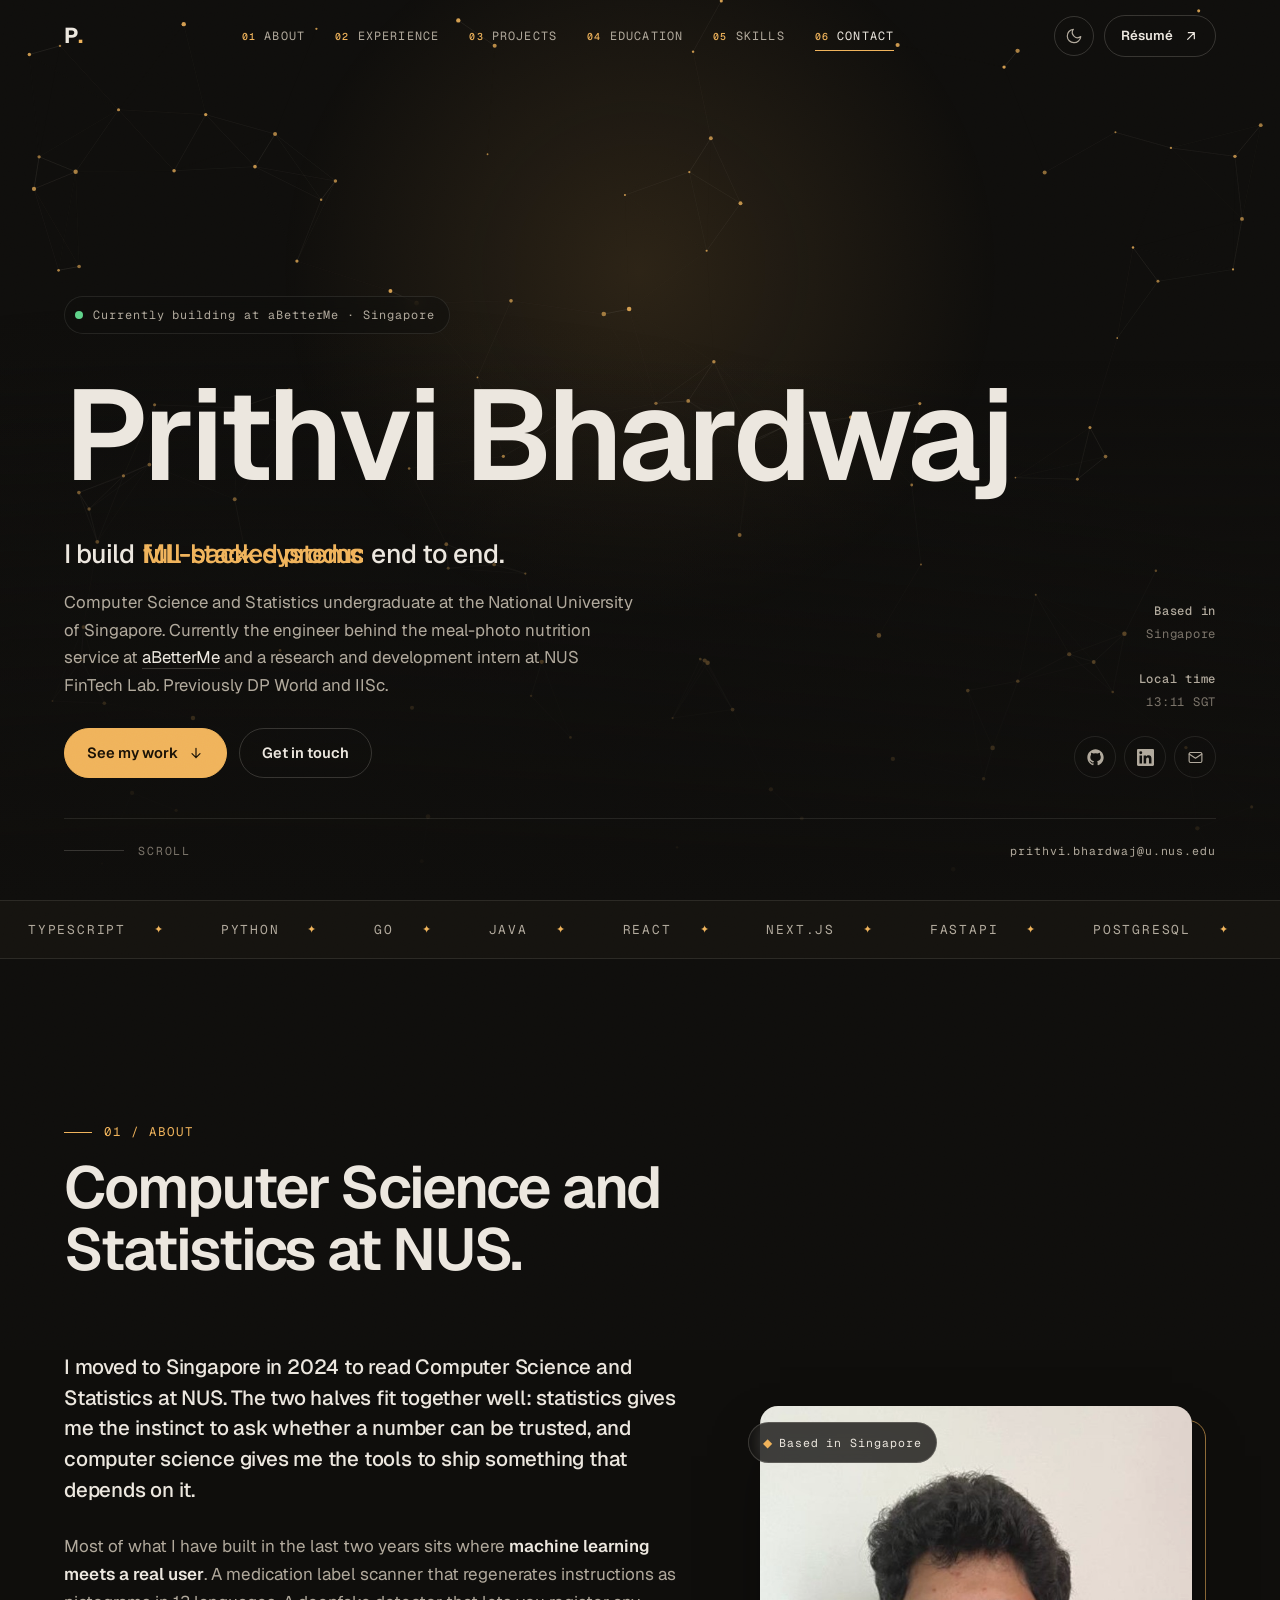
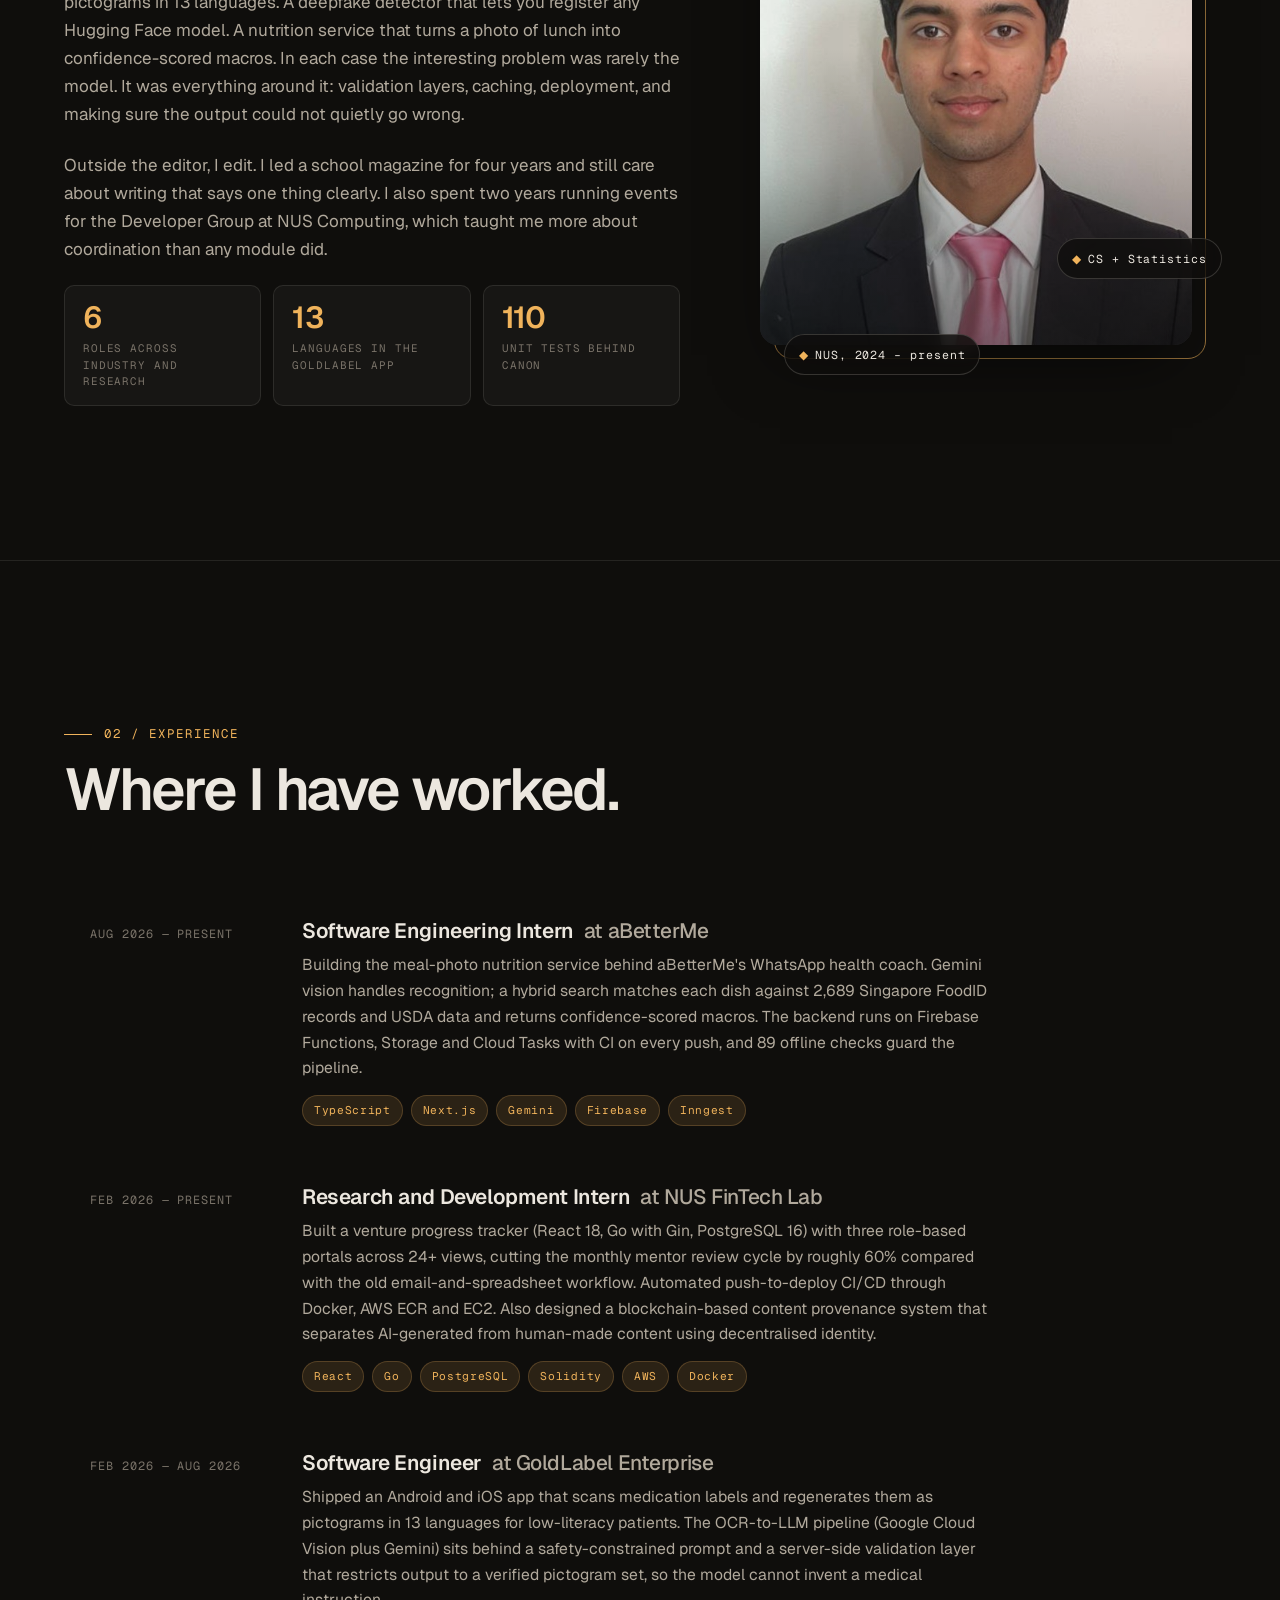
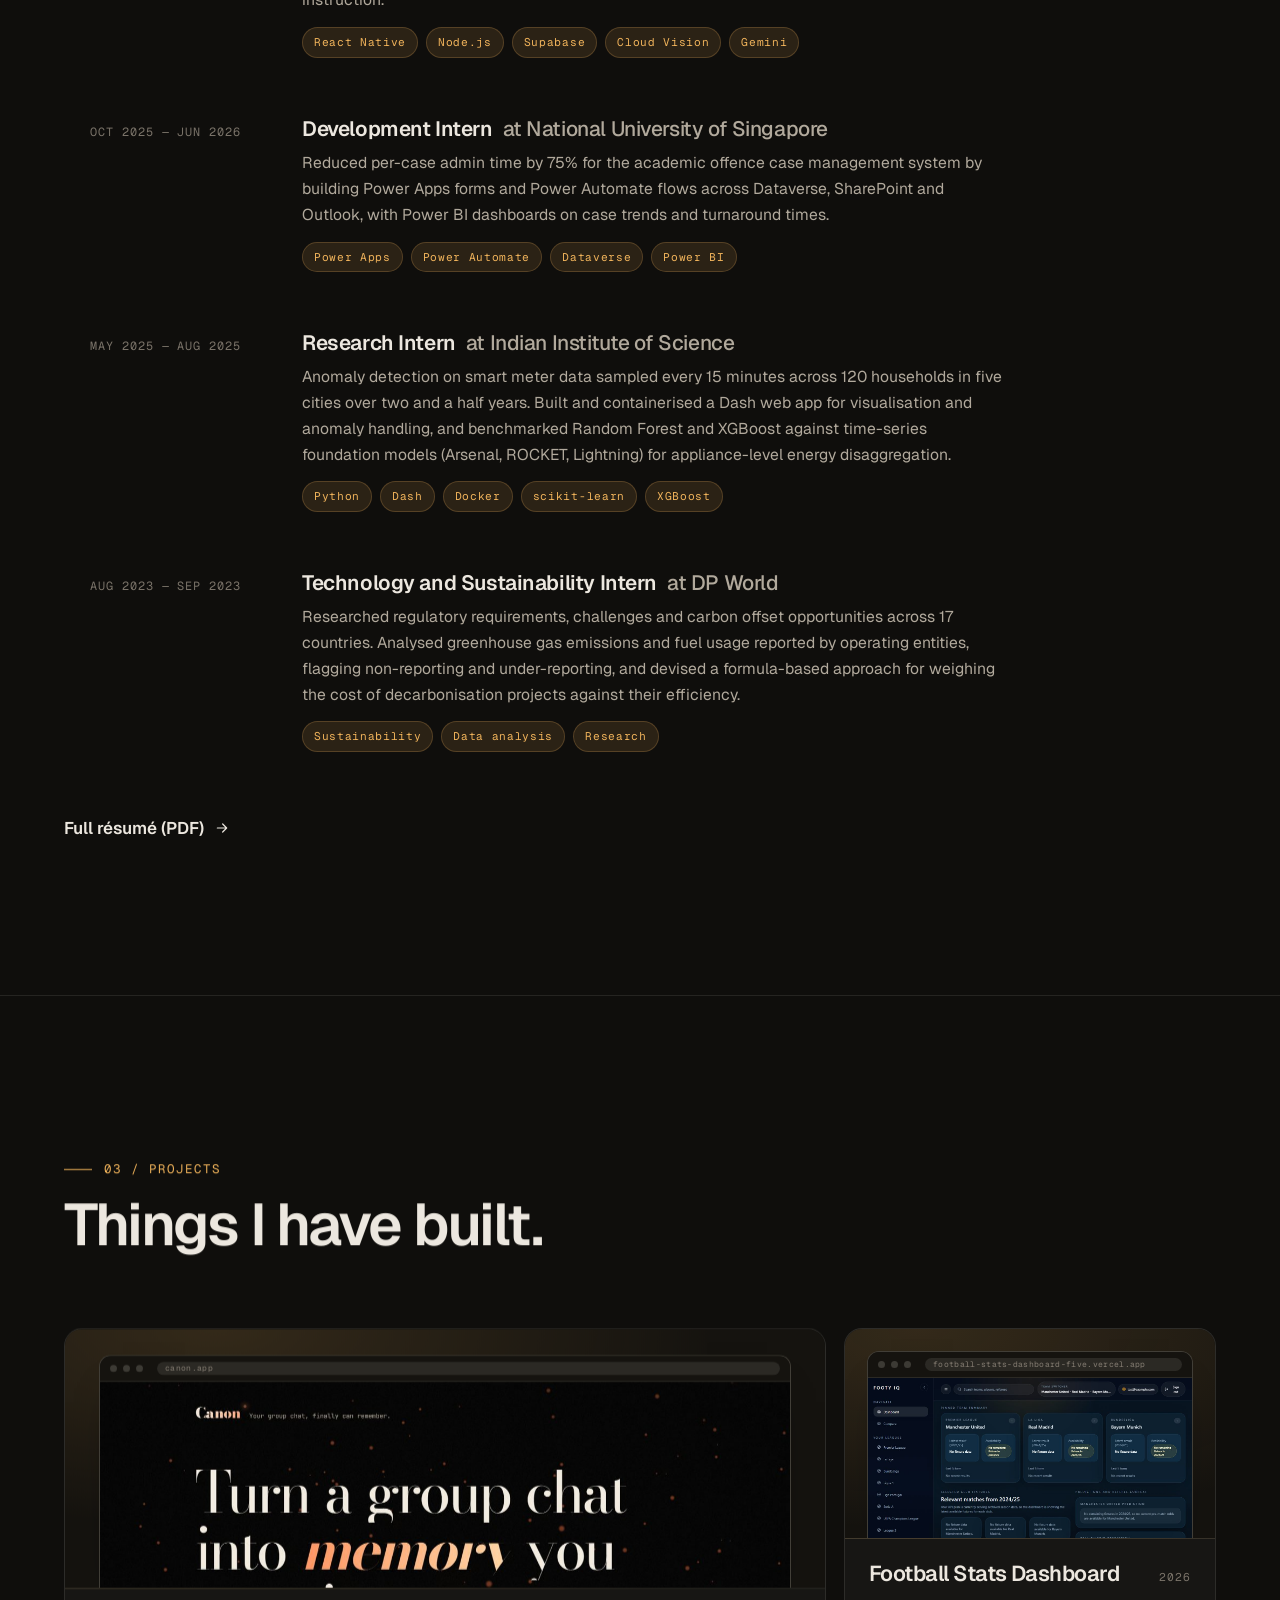
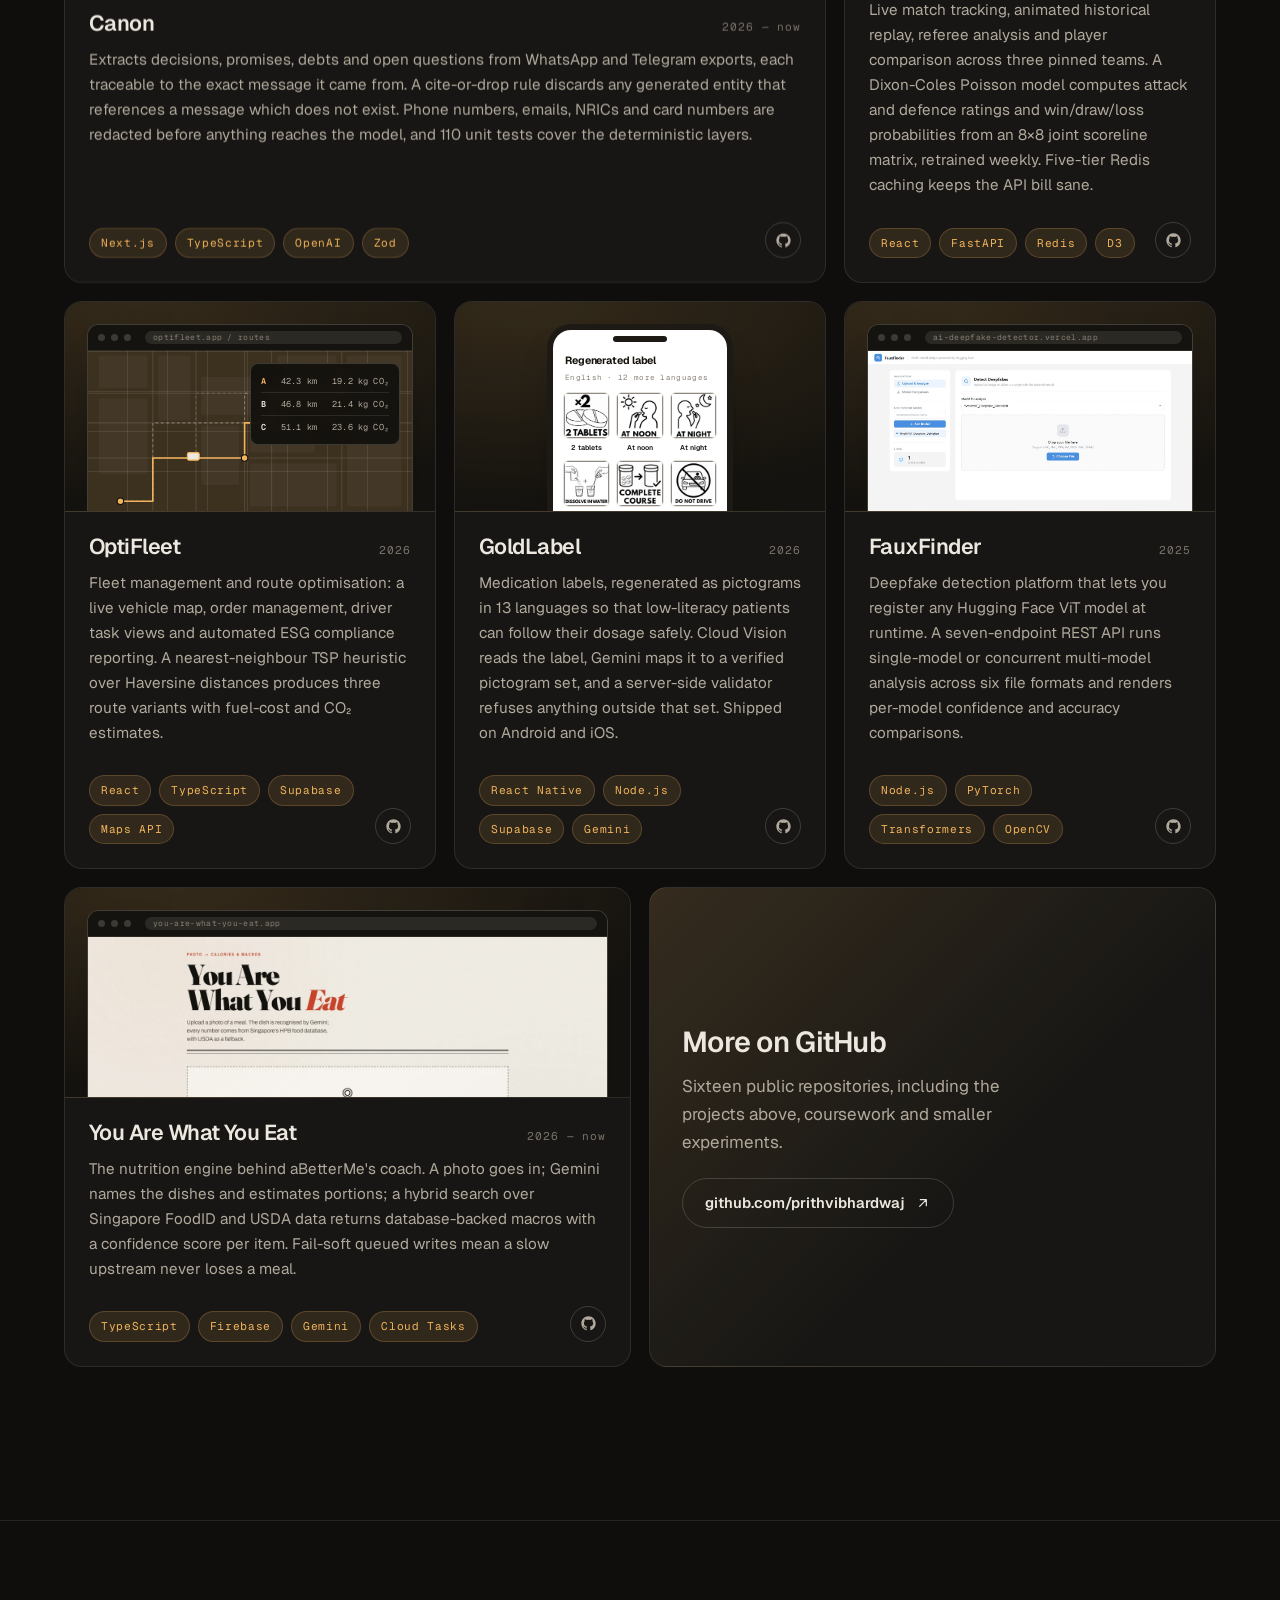
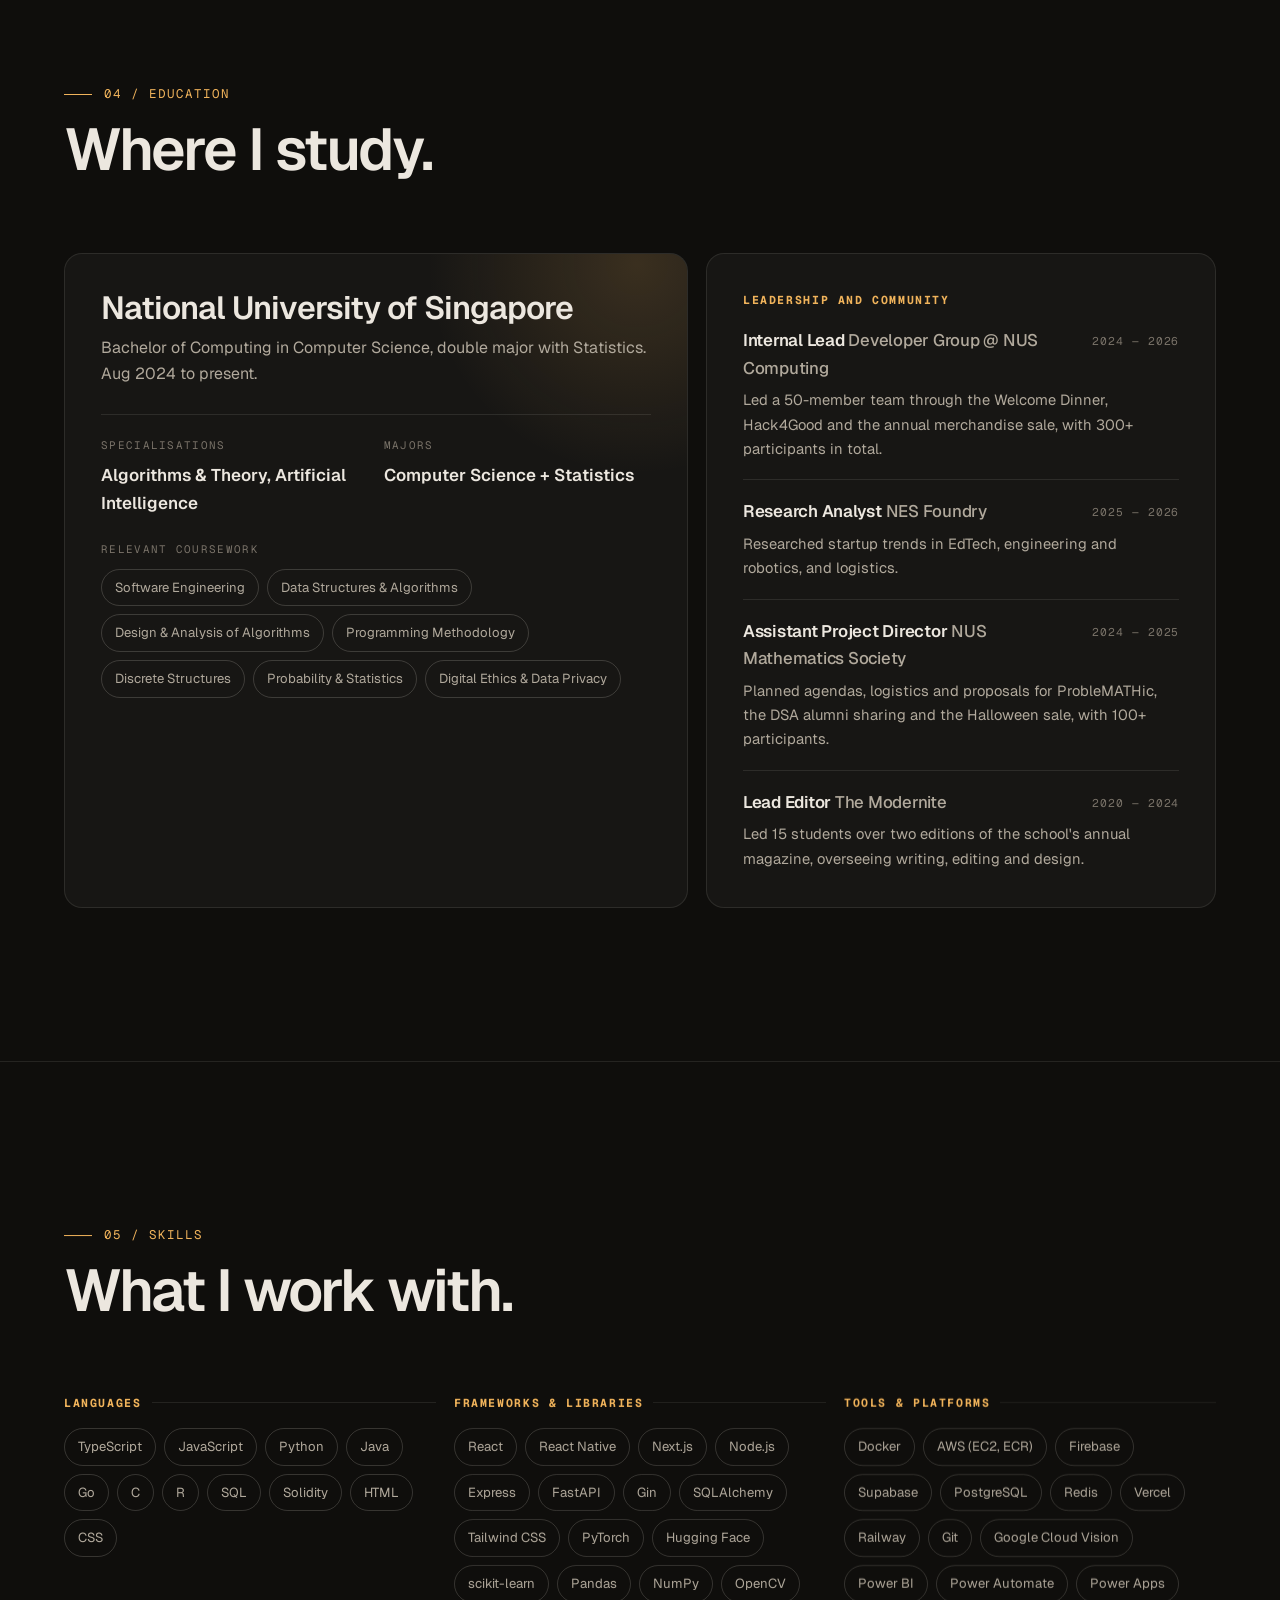
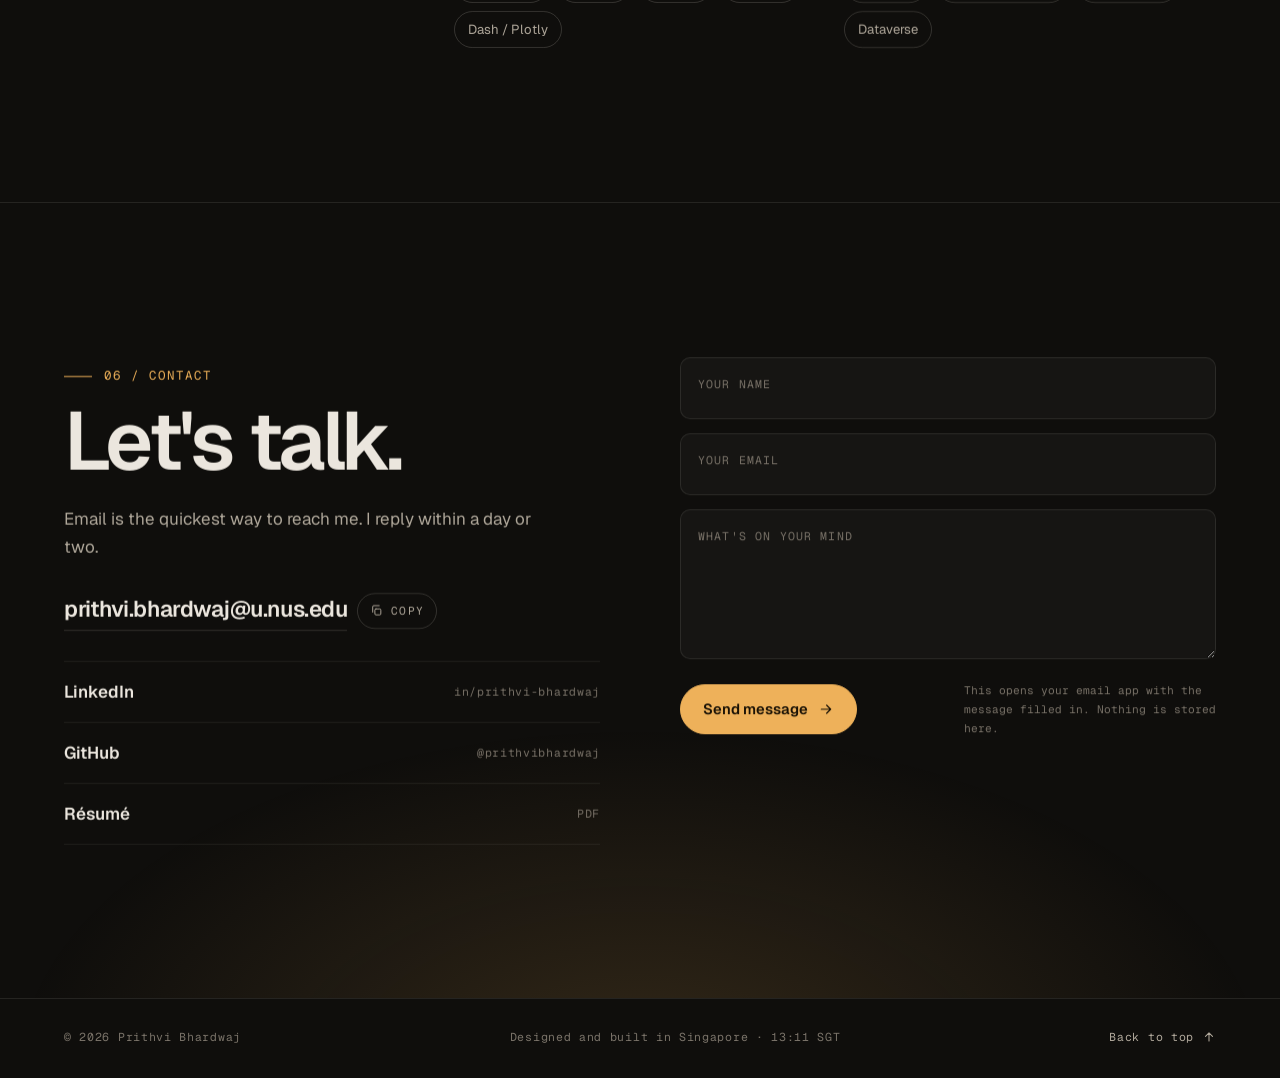
==== index.html @ ce334a20 "feat: personal portfolio site Single-page portfolio with a standalone contact page: hero, about, exp" ====
<!DOCTYPE html>
<html lang="en" class="no-js">
<head>
  <meta charset="utf-8">
  <meta name="viewport" content="width=device-width, initial-scale=1">
  <title>Prithvi Bhardwaj — Software engineer, CS + Statistics at NUS</title>
  <meta name="description" content="Prithvi Bhardwaj is a Computer Science and Statistics undergraduate at the National University of Singapore who builds ML-backed products end to end. Currently at aBetterMe and NUS FinTech Lab; previously GoldLabel, DP World and IISc.">
  <meta name="author" content="Prithvi Bhardwaj">
  <meta name="theme-color" content="#0f0e0c">
  <meta property="og:type" content="website">
  <meta property="og:title" content="Prithvi Bhardwaj — Software engineer">
  <meta property="og:description" content="CS + Statistics at NUS. I build ML-backed products end to end.">
  <meta property="og:image" content="assets/img/prithvi.jpg">
  <meta name="twitter:card" content="summary_large_image">
  <link rel="icon" href="data:image/svg+xml,%3Csvg xmlns='http://www.w3.org/2000/svg' viewBox='0 0 64 64'%3E%3Crect width='64' height='64' rx='14' fill='%230f0e0c'/%3E%3Ctext x='32' y='45' text-anchor='middle' font-family='Georgia,serif' font-style='italic' font-size='40' fill='%23f0b35b'%3EP%3C/text%3E%3C/svg%3E">
  <script>
    try { var t = localStorage.getItem('theme'); if (t) document.documentElement.setAttribute('data-theme', t); } catch (e) {}
    document.documentElement.classList.remove('no-js');
  </script>
  <link rel="preconnect" href="https://fonts.googleapis.com">
  <link rel="preconnect" href="https://fonts.gstatic.com" crossorigin>
  <link href="https://fonts.googleapis.com/css2?family=Geist:wght@400;500;600;700&family=Geist+Mono:wght@400;500&display=swap" rel="stylesheet">
  <link rel="stylesheet" href="assets/css/styles.css">
</head>
<body>
  <a class="skip-link" href="#about">Skip to content</a>

  <div class="grain" aria-hidden="true"></div>
  <div class="spotlight" aria-hidden="true"></div>
  <div class="progress" aria-hidden="true"></div>
  <div class="cursor-dot" aria-hidden="true"></div>
  <div class="cursor-ring" aria-hidden="true"><span>View</span></div>

  <!-- ============ NAV ============ -->
  <header class="nav" id="nav">
    <div class="wrap">
      <a class="logo" href="#top" aria-label="Prithvi Bhardwaj, back to top">P<i>.</i></a>
      <nav class="nav-links" aria-label="Primary">
        <a class="nav-link" href="#about"><b>01</b>About</a>
        <a class="nav-link" href="#experience"><b>02</b>Experience</a>
        <a class="nav-link" href="#projects"><b>03</b>Projects</a>
        <a class="nav-link" href="#education"><b>04</b>Education</a>
        <a class="nav-link" href="#skills"><b>05</b>Skills</a>
        <a class="nav-link" href="#contact"><b>06</b>Contact</a>
      </nav>
      <div class="nav-actions">
        <button class="icon-btn theme-toggle" type="button" aria-label="Toggle light and dark theme">
          <svg class="moon" viewBox="0 0 24 24" fill="none" stroke="currentColor" stroke-width="1.6" stroke-linecap="round" stroke-linejoin="round"><path d="M21 12.79A9 9 0 1 1 11.21 3 7 7 0 0 0 21 12.79z"/></svg>
          <svg class="sun" viewBox="0 0 24 24" fill="none" stroke="currentColor" stroke-width="1.6" stroke-linecap="round" stroke-linejoin="round"><circle cx="12" cy="12" r="4"/><path d="M12 2v2M12 20v2M4.93 4.93l1.41 1.41M17.66 17.66l1.41 1.41M2 12h2M20 12h2M4.93 19.07l1.41-1.41M17.66 6.34l1.41-1.41"/></svg>
        </button>
        <a class="btn btn-sm" href="assets/Prithvi_Bhardwaj_Resume.pdf" target="_blank" rel="noopener" data-magnetic>
          <span class="btn-bg"></span><span>Résumé</span>
          <svg viewBox="0 0 24 24" fill="none" stroke="currentColor" stroke-width="1.8" stroke-linecap="round" stroke-linejoin="round"><path d="M7 17 17 7M8 7h9v9"/></svg>
        </a>
        <button class="icon-btn menu-btn" type="button" aria-label="Open menu" aria-expanded="false" aria-controls="mobile-menu"><span></span><span></span></button>
      </div>
    </div>
  </header>

  <div class="mobile-menu" id="mobile-menu">
    <nav class="mobile-links" aria-label="Mobile">
      <a href="#about"><b>01</b>About</a>
      <a href="#experience"><b>02</b>Experience</a>
      <a href="#projects"><b>03</b>Projects</a>
      <a href="#education"><b>04</b>Education</a>
      <a href="#skills"><b>05</b>Skills</a>
      <a href="#contact"><b>06</b>Contact</a>
    </nav>
    <div class="mobile-foot">
      <a href="https://github.com/prithvibhardwaj" target="_blank" rel="noopener">GitHub</a>
      <a href="https://www.linkedin.com/in/prithvi-bhardwaj" target="_blank" rel="noopener">LinkedIn</a>
      <a href="mailto:prithvi.bhardwaj@u.nus.edu">Email</a>
    </div>
  </div>

  <main id="top">
    <!-- ============ HERO ============ -->
    <section class="hero" aria-label="Introduction">
      <canvas class="hero-canvas" aria-hidden="true"></canvas>
      <div class="hero-fade" aria-hidden="true"></div>
      <div class="wrap">
        <div class="hero-status hero-fade-in">
          <span class="dot" aria-hidden="true"></span>
          Currently building at aBetterMe · Singapore
        </div>

        <h1 class="hero-title" aria-label="Prithvi Bhardwaj">
          <span class="word" aria-hidden="true">Prithvi</span>
          <span class="word" aria-hidden="true">Bhardwaj</span>
        </h1>

        <div class="hero-grid">
          <div>
            <p class="hero-role hero-fade-in">
              <span>I build</span>
              <span class="rotator" aria-live="off">
                <span>ML-backed products</span>
                <span>full-stack systems</span>
                <span>data pipelines</span>
                <span>things that ship</span>
              </span>
              <span>end to end.</span>
            </p>
            <p class="hero-sub hero-fade-in">
              Computer Science and Statistics undergraduate at the National University of Singapore. Currently the engineer behind the meal-photo nutrition service at <a href="https://abetterme.co" target="_blank" rel="noopener">aBetterMe</a> and a research and development intern at NUS FinTech Lab. Previously DP World and IISc.
            </p>
            <div class="hero-ctas hero-fade-in">
              <a class="btn btn-primary" href="#projects" data-magnetic>
                <span class="btn-bg"></span><span>See my work</span>
                <svg viewBox="0 0 24 24" fill="none" stroke="currentColor" stroke-width="1.8" stroke-linecap="round" stroke-linejoin="round"><path d="M12 5v14M6 13l6 6 6-6"/></svg>
              </a>
              <a class="btn" href="#contact" data-magnetic>
                <span class="btn-bg"></span><span>Get in touch</span>
              </a>
            </div>
          </div>

          <div class="hero-meta hero-fade-in">
            <div class="meta-block">
              <strong>Based in</strong>
              Singapore
            </div>
            <div class="meta-block">
              <strong>Local time</strong>
              <span data-clock>--:-- SGT</span>
            </div>
            <div class="socials">
              <a href="https://github.com/prithvibhardwaj" target="_blank" rel="noopener" aria-label="GitHub">
                <svg viewBox="0 0 24 24" fill="currentColor"><path d="M12 .5C5.65.5.5 5.65.5 12c0 5.08 3.29 9.39 7.86 10.91.58.1.79-.25.79-.56v-2.17c-3.2.7-3.87-1.37-3.87-1.37-.52-1.33-1.28-1.68-1.28-1.68-1.05-.72.08-.7.08-.7 1.16.08 1.77 1.19 1.77 1.19 1.03 1.77 2.7 1.26 3.36.96.1-.75.4-1.26.73-1.55-2.55-.29-5.24-1.28-5.24-5.69 0-1.26.45-2.29 1.19-3.09-.12-.29-.52-1.46.11-3.05 0 0 .97-.31 3.18 1.18a11 11 0 0 1 5.79 0c2.2-1.49 3.17-1.18 3.17-1.18.63 1.59.23 2.76.12 3.05.74.8 1.19 1.83 1.19 3.09 0 4.42-2.7 5.39-5.26 5.68.41.36.78 1.06.78 2.14v3.17c0 .31.21.67.8.56C20.21 21.38 23.5 17.08 23.5 12 23.5 5.65 18.35.5 12 .5z"/></svg>
              </a>
              <a href="https://www.linkedin.com/in/prithvi-bhardwaj" target="_blank" rel="noopener" aria-label="LinkedIn">
                <svg viewBox="0 0 24 24" fill="currentColor"><path d="M20.45 20.45h-3.55v-5.57c0-1.33-.03-3.04-1.85-3.04-1.85 0-2.14 1.45-2.14 2.94v5.67H9.36V9h3.41v1.56h.05c.47-.9 1.63-1.85 3.36-1.85 3.6 0 4.26 2.37 4.26 5.45v6.29zM5.34 7.43a2.06 2.06 0 1 1 0-4.12 2.06 2.06 0 0 1 0 4.12zM7.12 20.45H3.56V9h3.56v11.45zM22.22 0H1.77C.79 0 0 .77 0 1.72v20.56C0 23.23.79 24 1.77 24h20.45c.98 0 1.78-.77 1.78-1.72V1.72C24 .77 23.2 0 22.22 0z"/></svg>
              </a>
              <a href="mailto:prithvi.bhardwaj@u.nus.edu" aria-label="Email">
                <svg viewBox="0 0 24 24" fill="none" stroke="currentColor" stroke-width="1.6" stroke-linecap="round" stroke-linejoin="round"><rect x="3" y="5" width="18" height="14" rx="2"/><path d="m3 7 9 6 9-6"/></svg>
              </a>
            </div>
          </div>
        </div>

        <div class="hero-bottom hero-fade-in">
          <a class="scroll-hint" href="#about"><span class="line" aria-hidden="true"></span>Scroll</a>
          <span class="mono"><a href="mailto:prithvi.bhardwaj@u.nus.edu">prithvi.bhardwaj@u.nus.edu</a></span>
        </div>
      </div>
    </section>

    <!-- ============ TICKER ============ -->
    <div class="ticker" aria-hidden="true">
      <div class="ticker-track">
        <span>TypeScript</span><span>Python</span><span>Go</span><span>Java</span><span>React</span><span>Next.js</span><span>FastAPI</span><span>PostgreSQL</span><span>Redis</span><span>Docker</span><span>AWS</span><span>Firebase</span><span>Supabase</span><span>PyTorch</span><span>Gemini</span><span>Solidity</span><span>Power Platform</span>
        <span>TypeScript</span><span>Python</span><span>Go</span><span>Java</span><span>React</span><span>Next.js</span><span>FastAPI</span><span>PostgreSQL</span><span>Redis</span><span>Docker</span><span>AWS</span><span>Firebase</span><span>Supabase</span><span>PyTorch</span><span>Gemini</span><span>Solidity</span><span>Power Platform</span>
      </div>
    </div>

    <!-- ============ ABOUT ============ -->
    <section class="section" id="about">
      <div class="wrap">
        <div class="section-head">
          <div data-reveal>
            <span class="eyebrow">01 / About</span>
            <h2 class="h2">Computer Science and Statistics at NUS.</h2>
          </div>
        </div>

        <div class="about-grid">
          <div class="about-copy" data-reveal-group>
            <p>I moved to Singapore in 2024 to read Computer Science and Statistics at NUS. The two halves fit together well: statistics gives me the instinct to ask whether a number can be trusted, and computer science gives me the tools to ship something that depends on it.</p>
            <p>Most of what I have built in the last two years sits where <strong>machine learning meets a real user</strong>. A medication label scanner that regenerates instructions as pictograms in 13 languages. A deepfake detector that lets you register any Hugging Face model. A nutrition service that turns a photo of lunch into confidence-scored macros. In each case the interesting problem was rarely the model. It was everything around it: validation layers, caching, deployment, and making sure the output could not quietly go wrong.</p>
            <p>Outside the editor, I edit. I led a school magazine for four years and still care about writing that says one thing clearly. I also spent two years running events for the Developer Group at NUS Computing, which taught me more about coordination than any module did.</p>
            <div class="about-facts">
              <div class="fact"><b>6</b><span>roles across industry and research</span></div>
              <div class="fact"><b>13</b><span>languages in the GoldLabel app</span></div>
              <div class="fact"><b>110</b><span>unit tests behind Canon</span></div>
            </div>
          </div>

          <div class="portrait-wrap" data-reveal data-reveal-delay="0.15">
            <div class="portrait-frame" aria-hidden="true"></div>
            <div class="portrait" data-tilt>
              <img src="assets/img/prithvi.jpg" alt="Portrait of Prithvi Bhardwaj" width="800" height="1000" loading="lazy">
            </div>
            <span class="chip-float a"><i>◆</i>Based in Singapore</span>
            <span class="chip-float b"><i>◆</i>CS + Statistics</span>
            <span class="chip-float c"><i>◆</i>NUS, 2024 – present</span>
          </div>
        </div>
      </div>
    </section>

    <!-- ============ EXPERIENCE ============ -->
    <section class="section" id="experience">
      <div class="wrap">
        <div class="section-head">
          <div data-reveal>
            <span class="eyebrow">02 / Experience</span>
            <h2 class="h2">Where I have worked.</h2>
          </div>
        </div>

        <div class="xp-list" data-reveal-group>
          <article class="xp">
            <div class="xp-date">Aug 2026 — Present</div>
            <div>
              <h3 class="xp-title">Software Engineering Intern <span class="co">at aBetterMe</span></h3>
              <p class="xp-body">Building the meal-photo nutrition service behind aBetterMe's WhatsApp health coach. Gemini vision handles recognition; a hybrid search matches each dish against 2,689 Singapore FoodID records and USDA data and returns confidence-scored macros. The backend runs on Firebase Functions, Storage and Cloud Tasks with CI on every push, and 89 offline checks guard the pipeline.</p>
              <ul class="tags"><li class="tag">TypeScript</li><li class="tag">Next.js</li><li class="tag">Gemini</li><li class="tag">Firebase</li><li class="tag">Inngest</li></ul>
            </div>
          </article>

          <article class="xp">
            <div class="xp-date">Feb 2026 — Present</div>
            <div>
              <h3 class="xp-title">Research and Development Intern <span class="co">at NUS FinTech Lab</span></h3>
              <p class="xp-body">Built a venture progress tracker (React 18, Go with Gin, PostgreSQL 16) with three role-based portals across 24+ views, cutting the monthly mentor review cycle by roughly 60% compared with the old email-and-spreadsheet workflow. Automated push-to-deploy CI/CD through Docker, AWS ECR and EC2. Also designed a blockchain-based content provenance system that separates AI-generated from human-made content using decentralised identity.</p>
              <ul class="tags"><li class="tag">React</li><li class="tag">Go</li><li class="tag">PostgreSQL</li><li class="tag">Solidity</li><li class="tag">AWS</li><li class="tag">Docker</li></ul>
            </div>
          </article>

          <article class="xp">
            <div class="xp-date">Feb 2026 — Aug 2026</div>
            <div>
              <h3 class="xp-title">Software Engineer <span class="co">at GoldLabel Enterprise</span></h3>
              <p class="xp-body">Shipped an Android and iOS app that scans medication labels and regenerates them as pictograms in 13 languages for low-literacy patients. The OCR-to-LLM pipeline (Google Cloud Vision plus Gemini) sits behind a safety-constrained prompt and a server-side validation layer that restricts output to a verified pictogram set, so the model cannot invent a medical instruction.</p>
              <ul class="tags"><li class="tag">React Native</li><li class="tag">Node.js</li><li class="tag">Supabase</li><li class="tag">Cloud Vision</li><li class="tag">Gemini</li></ul>
            </div>
          </article>

          <article class="xp">
            <div class="xp-date">Oct 2025 — Jun 2026</div>
            <div>
              <h3 class="xp-title">Development Intern <span class="co">at National University of Singapore</span></h3>
              <p class="xp-body">Reduced per-case admin time by 75% for the academic offence case management system by building Power Apps forms and Power Automate flows across Dataverse, SharePoint and Outlook, with Power BI dashboards on case trends and turnaround times.</p>
              <ul class="tags"><li class="tag">Power Apps</li><li class="tag">Power Automate</li><li class="tag">Dataverse</li><li class="tag">Power BI</li></ul>
            </div>
          </article>

          <article class="xp">
            <div class="xp-date">May 2025 — Aug 2025</div>
            <div>
              <h3 class="xp-title">Research Intern <span class="co">at Indian Institute of Science</span></h3>
              <p class="xp-body">Anomaly detection on smart meter data sampled every 15 minutes across 120 households in five cities over two and a half years. Built and containerised a Dash web app for visualisation and anomaly handling, and benchmarked Random Forest and XGBoost against time-series foundation models (Arsenal, ROCKET, Lightning) for appliance-level energy disaggregation.</p>
              <ul class="tags"><li class="tag">Python</li><li class="tag">Dash</li><li class="tag">Docker</li><li class="tag">scikit-learn</li><li class="tag">XGBoost</li></ul>
            </div>
          </article>

          <article class="xp">
            <div class="xp-date">Aug 2023 — Sep 2023</div>
            <div>
              <h3 class="xp-title">Technology and Sustainability Intern <span class="co">at DP World</span></h3>
              <p class="xp-body">Researched regulatory requirements, challenges and carbon offset opportunities across 17 countries. Analysed greenhouse gas emissions and fuel usage reported by operating entities, flagging non-reporting and under-reporting, and devised a formula-based approach for weighing the cost of decarbonisation projects against their efficiency.</p>
              <ul class="tags"><li class="tag">Sustainability</li><li class="tag">Data analysis</li><li class="tag">Research</li></ul>
            </div>
          </article>
        </div>

        <a class="xp-more" href="assets/Prithvi_Bhardwaj_Resume.pdf" target="_blank" rel="noopener" data-reveal>
          Full résumé (PDF)
          <svg viewBox="0 0 24 24" fill="none" stroke="currentColor" stroke-width="1.8" stroke-linecap="round" stroke-linejoin="round"><path d="M5 12h14M13 6l6 6-6 6"/></svg>
        </a>
      </div>
    </section>

    <!-- ============ PROJECTS ============ -->
    <section class="section" id="projects">
      <div class="wrap">
        <div class="section-head">
          <div data-reveal>
            <span class="eyebrow">03 / Projects</span>
            <h2 class="h2">Things I have built.</h2>
          </div>
        </div>

        <div class="proj-grid" data-reveal-group>
          <!-- Canon -->
          <article class="proj wide" data-tilt>
            <a class="proj-cover-link" href="https://github.com/prithvibhardwaj/Canon" target="_blank" rel="noopener" aria-label="Canon on GitHub" data-cursor="View"></a>
            <div class="proj-visual" aria-hidden="true">
              <div class="shot">
                <div class="shot-bar"><i></i><i></i><i></i><span>canon.app</span></div>
                <img src="assets/img/projects/canon.jpg" alt="" loading="lazy" width="1280" height="800">
              </div>
            </div>
            <div class="proj-body">
              <div class="proj-top"><h3 class="proj-title">Canon</h3><span class="proj-year">2026 — now</span></div>
              <p class="proj-desc">Extracts decisions, promises, debts and open questions from WhatsApp and Telegram exports, each traceable to the exact message it came from. A cite-or-drop rule discards any generated entity that references a message which does not exist. Phone numbers, emails, NRICs and card numbers are redacted before anything reaches the model, and 110 unit tests cover the deterministic layers.</p>
              <div class="proj-foot">
                <ul class="tags"><li class="tag">Next.js</li><li class="tag">TypeScript</li><li class="tag">OpenAI</li><li class="tag">Zod</li></ul>
                <div class="proj-links"><a href="https://github.com/prithvibhardwaj/Canon" target="_blank" rel="noopener" aria-label="Canon repository"><svg viewBox="0 0 24 24" fill="currentColor"><path d="M12 .5C5.65.5.5 5.65.5 12c0 5.08 3.29 9.39 7.86 10.91.58.1.79-.25.79-.56v-2.17c-3.2.7-3.87-1.37-3.87-1.37-.52-1.33-1.28-1.68-1.28-1.68-1.05-.72.08-.7.08-.7 1.16.08 1.77 1.19 1.77 1.19 1.03 1.77 2.7 1.26 3.36.96.1-.75.4-1.26.73-1.55-2.55-.29-5.24-1.28-5.24-5.69 0-1.26.45-2.29 1.19-3.09-.12-.29-.52-1.46.11-3.05 0 0 .97-.31 3.18 1.18a11 11 0 0 1 5.79 0c2.2-1.49 3.17-1.18 3.17-1.18.63 1.59.23 2.76.12 3.05.74.8 1.19 1.83 1.19 3.09 0 4.42-2.7 5.39-5.26 5.68.41.36.78 1.06.78 2.14v3.17c0 .31.21.67.8.56C20.21 21.38 23.5 17.08 23.5 12 23.5 5.65 18.35.5 12 .5z"/></svg></a></div>
              </div>
            </div>
          </article>

          <!-- Football -->
          <article class="proj" data-tilt>
            <a class="proj-cover-link" href="https://github.com/prithvibhardwaj/Football-Stats-Dashboard" target="_blank" rel="noopener" aria-label="Football Statistics Dashboard on GitHub" data-cursor="View"></a>
            <div class="proj-visual" aria-hidden="true">
              <div class="shot">
                <div class="shot-bar"><i></i><i></i><i></i><span>football-stats-dashboard-five.vercel.app</span></div>
                <img src="assets/img/projects/football.jpg" alt="" loading="lazy" width="1280" height="800">
              </div>
            </div>
            <div class="proj-body">
              <div class="proj-top"><h3 class="proj-title">Football Stats Dashboard</h3><span class="proj-year">2026</span></div>
              <p class="proj-desc">Live match tracking, animated historical replay, referee analysis and player comparison across three pinned teams. A Dixon-Coles Poisson model computes attack and defence ratings and win/draw/loss probabilities from an 8×8 joint scoreline matrix, retrained weekly. Five-tier Redis caching keeps the API bill sane.</p>
              <div class="proj-foot">
                <ul class="tags"><li class="tag">React</li><li class="tag">FastAPI</li><li class="tag">Redis</li><li class="tag">D3</li></ul>
                <div class="proj-links"><a href="https://github.com/prithvibhardwaj/Football-Stats-Dashboard" target="_blank" rel="noopener" aria-label="Football Stats Dashboard repository"><svg viewBox="0 0 24 24" fill="currentColor"><path d="M12 .5C5.65.5.5 5.65.5 12c0 5.08 3.29 9.39 7.86 10.91.58.1.79-.25.79-.56v-2.17c-3.2.7-3.87-1.37-3.87-1.37-.52-1.33-1.28-1.68-1.28-1.68-1.05-.72.08-.7.08-.7 1.16.08 1.77 1.19 1.77 1.19 1.03 1.77 2.7 1.26 3.36.96.1-.75.4-1.26.73-1.55-2.55-.29-5.24-1.28-5.24-5.69 0-1.26.45-2.29 1.19-3.09-.12-.29-.52-1.46.11-3.05 0 0 .97-.31 3.18 1.18a11 11 0 0 1 5.79 0c2.2-1.49 3.17-1.18 3.17-1.18.63 1.59.23 2.76.12 3.05.74.8 1.19 1.83 1.19 3.09 0 4.42-2.7 5.39-5.26 5.68.41.36.78 1.06.78 2.14v3.17c0 .31.21.67.8.56C20.21 21.38 23.5 17.08 23.5 12 23.5 5.65 18.35.5 12 .5z"/></svg></a></div>
              </div>
            </div>
          </article>

          <!-- OptiFleet -->
          <article class="proj" data-tilt>
            <a class="proj-cover-link" href="https://github.com/prithvibhardwaj/OptiFleet" target="_blank" rel="noopener" aria-label="OptiFleet on GitHub" data-cursor="View"></a>
            <div class="proj-visual" aria-hidden="true">
              <div class="shot">
                <div class="shot-bar"><i></i><i></i><i></i><span>optifleet.app / routes</span></div>
                <div class="map-mock">
                  <svg viewBox="0 0 600 320" preserveAspectRatio="xMidYMid slice">
                    <g class="blk"><rect x="20" y="20" width="90" height="60" rx="4"/><rect x="130" y="20" width="60" height="120" rx="4"/><rect x="20" y="100" width="90" height="140" rx="4"/><rect x="210" y="60" width="120" height="70" rx="4"/><rect x="210" y="150" width="70" height="110" rx="4"/><rect x="300" y="150" width="120" height="50" rx="4"/><rect x="350" y="20" width="110" height="110" rx="4"/><rect x="300" y="220" width="160" height="80" rx="4"/><rect x="480" y="20" width="100" height="280" rx="4"/></g>
                    <g class="road" fill="none"><path d="M0 90H600M0 145H600M0 210H600M120 0V320M200 0V320M290 0V320M340 0V320M470 0V320"/></g>
                    <path class="rC" d="M60 290 L120 290 L120 210 L200 210 L200 90 L340 90 L340 145 L470 145 L470 60"/>
                    <path class="rB" d="M60 290 L120 290 L120 145 L290 145 L290 90 L340 90 L340 145 L470 145 L470 60"/>
                    <path class="rA" d="M60 290 L120 290 L120 210 L290 210 L290 145 L340 145 L340 90 L470 90 L470 60"/>
                    <g class="pin"><circle cx="60" cy="290" r="6"/><circle cx="290" cy="210" r="6"/><circle cx="340" cy="90" r="6"/><circle cx="470" cy="60" r="6"/></g>
                    <rect class="truck" x="184" y="200" width="22" height="14" rx="3"/>
                  </svg>
                  <div class="map-panel">
                    <div><b class="on">A</b><span>42.3 km</span><span>19.2 kg CO₂</span></div>
                    <div><b>B</b><span>46.8 km</span><span>21.4 kg CO₂</span></div>
                    <div><b>C</b><span>51.1 km</span><span>23.6 kg CO₂</span></div>
                  </div>
                </div>
              </div>
            </div>
            <div class="proj-body">
              <div class="proj-top"><h3 class="proj-title">OptiFleet</h3><span class="proj-year">2026</span></div>
              <p class="proj-desc">Fleet management and route optimisation: a live vehicle map, order management, driver task views and automated ESG compliance reporting. A nearest-neighbour TSP heuristic over Haversine distances produces three route variants with fuel-cost and CO₂ estimates.</p>
              <div class="proj-foot">
                <ul class="tags"><li class="tag">React</li><li class="tag">TypeScript</li><li class="tag">Supabase</li><li class="tag">Maps API</li></ul>
                <div class="proj-links"><a href="https://github.com/prithvibhardwaj/OptiFleet" target="_blank" rel="noopener" aria-label="OptiFleet repository"><svg viewBox="0 0 24 24" fill="currentColor"><path d="M12 .5C5.65.5.5 5.65.5 12c0 5.08 3.29 9.39 7.86 10.91.58.1.79-.25.79-.56v-2.17c-3.2.7-3.87-1.37-3.87-1.37-.52-1.33-1.28-1.68-1.28-1.68-1.05-.72.08-.7.08-.7 1.16.08 1.77 1.19 1.77 1.19 1.03 1.77 2.7 1.26 3.36.96.1-.75.4-1.26.73-1.55-2.55-.29-5.24-1.28-5.24-5.69 0-1.26.45-2.29 1.19-3.09-.12-.29-.52-1.46.11-3.05 0 0 .97-.31 3.18 1.18a11 11 0 0 1 5.79 0c2.2-1.49 3.17-1.18 3.17-1.18.63 1.59.23 2.76.12 3.05.74.8 1.19 1.83 1.19 3.09 0 4.42-2.7 5.39-5.26 5.68.41.36.78 1.06.78 2.14v3.17c0 .31.21.67.8.56C20.21 21.38 23.5 17.08 23.5 12 23.5 5.65 18.35.5 12 .5z"/></svg></a></div>
              </div>
            </div>
          </article>

          <!-- GoldLabel -->
          <article class="proj" data-tilt>
            <a class="proj-cover-link" href="https://github.com/prithvibhardwaj/GoldLabel" target="_blank" rel="noopener" aria-label="GoldLabel on GitHub" data-cursor="View"></a>
            <div class="proj-visual" aria-hidden="true">
              <div class="phone">
                <div class="phone-top"><i></i></div>
                <div class="phone-head"><b>Regenerated label</b><span>English · 12 more languages</span></div>
                <div class="picto-grid">
                  <figure><img src="assets/img/pictograms/two-tablets.png" alt="" loading="lazy"><figcaption>2 tablets</figcaption></figure>
                  <figure><img src="assets/img/pictograms/at-noon.png" alt="" loading="lazy"><figcaption>At noon</figcaption></figure>
                  <figure><img src="assets/img/pictograms/at-night.png" alt="" loading="lazy"><figcaption>At night</figcaption></figure>
                  <figure><img src="assets/img/pictograms/dissolve-in-water.png" alt="" loading="lazy"><figcaption>Dissolve in water</figcaption></figure>
                  <figure><img src="assets/img/pictograms/complete-course.png" alt="" loading="lazy"><figcaption>Complete course</figcaption></figure>
                  <figure><img src="assets/img/pictograms/do-not-drive.png" alt="" loading="lazy"><figcaption>Do not drive</figcaption></figure>
                </div>
              </div>
            </div>
            <div class="proj-body">
              <div class="proj-top"><h3 class="proj-title">GoldLabel</h3><span class="proj-year">2026</span></div>
              <p class="proj-desc">Medication labels, regenerated as pictograms in 13 languages so that low-literacy patients can follow their dosage safely. Cloud Vision reads the label, Gemini maps it to a verified pictogram set, and a server-side validator refuses anything outside that set. Shipped on Android and iOS.</p>
              <div class="proj-foot">
                <ul class="tags"><li class="tag">React Native</li><li class="tag">Node.js</li><li class="tag">Supabase</li><li class="tag">Gemini</li></ul>
                <div class="proj-links"><a href="https://github.com/prithvibhardwaj/GoldLabel" target="_blank" rel="noopener" aria-label="GoldLabel repository"><svg viewBox="0 0 24 24" fill="currentColor"><path d="M12 .5C5.65.5.5 5.65.5 12c0 5.08 3.29 9.39 7.86 10.91.58.1.79-.25.79-.56v-2.17c-3.2.7-3.87-1.37-3.87-1.37-.52-1.33-1.28-1.68-1.28-1.68-1.05-.72.08-.7.08-.7 1.16.08 1.77 1.19 1.77 1.19 1.03 1.77 2.7 1.26 3.36.96.1-.75.4-1.26.73-1.55-2.55-.29-5.24-1.28-5.24-5.69 0-1.26.45-2.29 1.19-3.09-.12-.29-.52-1.46.11-3.05 0 0 .97-.31 3.18 1.18a11 11 0 0 1 5.79 0c2.2-1.49 3.17-1.18 3.17-1.18.63 1.59.23 2.76.12 3.05.74.8 1.19 1.83 1.19 3.09 0 4.42-2.7 5.39-5.26 5.68.41.36.78 1.06.78 2.14v3.17c0 .31.21.67.8.56C20.21 21.38 23.5 17.08 23.5 12 23.5 5.65 18.35.5 12 .5z"/></svg></a></div>
              </div>
            </div>
          </article>

          <!-- FauxFinder -->
          <article class="proj" data-tilt>
            <a class="proj-cover-link" href="https://github.com/prithvibhardwaj/Deepfake_Detector" target="_blank" rel="noopener" aria-label="FauxFinder on GitHub" data-cursor="View"></a>
            <div class="proj-visual" aria-hidden="true">
              <div class="shot light">
                <div class="shot-bar"><i></i><i></i><i></i><span>ai-deepfake-detector.vercel.app</span></div>
                <img src="assets/img/projects/fauxfinder.jpg" alt="" loading="lazy" width="1280" height="800">
              </div>
            </div>
            <div class="proj-body">
              <div class="proj-top"><h3 class="proj-title">FauxFinder</h3><span class="proj-year">2025</span></div>
              <p class="proj-desc">Deepfake detection platform that lets you register any Hugging Face ViT model at runtime. A seven-endpoint REST API runs single-model or concurrent multi-model analysis across six file formats and renders per-model confidence and accuracy comparisons.</p>
              <div class="proj-foot">
                <ul class="tags"><li class="tag">Node.js</li><li class="tag">PyTorch</li><li class="tag">Transformers</li><li class="tag">OpenCV</li></ul>
                <div class="proj-links"><a href="https://github.com/prithvibhardwaj/Deepfake_Detector" target="_blank" rel="noopener" aria-label="FauxFinder repository"><svg viewBox="0 0 24 24" fill="currentColor"><path d="M12 .5C5.65.5.5 5.65.5 12c0 5.08 3.29 9.39 7.86 10.91.58.1.79-.25.79-.56v-2.17c-3.2.7-3.87-1.37-3.87-1.37-.52-1.33-1.28-1.68-1.28-1.68-1.05-.72.08-.7.08-.7 1.16.08 1.77 1.19 1.77 1.19 1.03 1.77 2.7 1.26 3.36.96.1-.75.4-1.26.73-1.55-2.55-.29-5.24-1.28-5.24-5.69 0-1.26.45-2.29 1.19-3.09-.12-.29-.52-1.46.11-3.05 0 0 .97-.31 3.18 1.18a11 11 0 0 1 5.79 0c2.2-1.49 3.17-1.18 3.17-1.18.63 1.59.23 2.76.12 3.05.74.8 1.19 1.83 1.19 3.09 0 4.42-2.7 5.39-5.26 5.68.41.36.78 1.06.78 2.14v3.17c0 .31.21.67.8.56C20.21 21.38 23.5 17.08 23.5 12 23.5 5.65 18.35.5 12 .5z"/></svg></a></div>
              </div>
            </div>
          </article>

          <!-- You are what you eat -->
          <article class="proj half" data-tilt>
            <a class="proj-cover-link" href="https://github.com/prithvibhardwaj/you-are-what-you-eat" target="_blank" rel="noopener" aria-label="You Are What You Eat on GitHub" data-cursor="View"></a>
            <div class="proj-visual" aria-hidden="true">
              <div class="shot light">
                <div class="shot-bar"><i></i><i></i><i></i><span>you-are-what-you-eat.app</span></div>
                <img src="assets/img/projects/yawye.jpg" alt="" loading="lazy" width="1280" height="800">
              </div>
            </div>
            <div class="proj-body">
              <div class="proj-top"><h3 class="proj-title">You Are What You Eat</h3><span class="proj-year">2026 — now</span></div>
              <p class="proj-desc">The nutrition engine behind aBetterMe's coach. A photo goes in; Gemini names the dishes and estimates portions; a hybrid search over Singapore FoodID and USDA data returns database-backed macros with a confidence score per item. Fail-soft queued writes mean a slow upstream never loses a meal.</p>
              <div class="proj-foot">
                <ul class="tags"><li class="tag">TypeScript</li><li class="tag">Firebase</li><li class="tag">Gemini</li><li class="tag">Cloud Tasks</li></ul>
                <div class="proj-links"><a href="https://github.com/prithvibhardwaj/you-are-what-you-eat" target="_blank" rel="noopener" aria-label="You Are What You Eat repository"><svg viewBox="0 0 24 24" fill="currentColor"><path d="M12 .5C5.65.5.5 5.65.5 12c0 5.08 3.29 9.39 7.86 10.91.58.1.79-.25.79-.56v-2.17c-3.2.7-3.87-1.37-3.87-1.37-.52-1.33-1.28-1.68-1.28-1.68-1.05-.72.08-.7.08-.7 1.16.08 1.77 1.19 1.77 1.19 1.03 1.77 2.7 1.26 3.36.96.1-.75.4-1.26.73-1.55-2.55-.29-5.24-1.28-5.24-5.69 0-1.26.45-2.29 1.19-3.09-.12-.29-.52-1.46.11-3.05 0 0 .97-.31 3.18 1.18a11 11 0 0 1 5.79 0c2.2-1.49 3.17-1.18 3.17-1.18.63 1.59.23 2.76.12 3.05.74.8 1.19 1.83 1.19 3.09 0 4.42-2.7 5.39-5.26 5.68.41.36.78 1.06.78 2.14v3.17c0 .31.21.67.8.56C20.21 21.38 23.5 17.08 23.5 12 23.5 5.65 18.35.5 12 .5z"/></svg></a></div>
              </div>
            </div>
          </article>

          <!-- GitHub CTA -->
          <article class="proj half cta">
            <h3 class="proj-title">More on GitHub</h3>
            <p>Sixteen public repositories, including the projects above, coursework and smaller experiments.</p>
            <a class="btn" href="https://github.com/prithvibhardwaj" target="_blank" rel="noopener" data-magnetic>
              <span class="btn-bg"></span><span>github.com/prithvibhardwaj</span>
              <svg viewBox="0 0 24 24" fill="none" stroke="currentColor" stroke-width="1.8" stroke-linecap="round" stroke-linejoin="round"><path d="M7 17 17 7M8 7h9v9"/></svg>
            </a>
          </article>
        </div>
      </div>
    </section>

    <!-- ============ EDUCATION ============ -->
    <section class="section" id="education">
      <div class="wrap">
        <div class="section-head">
          <div data-reveal>
            <span class="eyebrow">04 / Education</span>
            <h2 class="h2">Where I study.</h2>
          </div>
        </div>

        <div class="edu-grid" data-reveal-group>
          <div class="card card-glow">
            <h3 class="edu-school">National University of Singapore</h3>
            <p class="edu-degree">Bachelor of Computing in Computer Science, double major with Statistics. Aug 2024 to present.</p>
            <div class="edu-meta">
              <div><span>Specialisations</span><b>Algorithms &amp; Theory, Artificial Intelligence</b></div>
              <div><span>Majors</span><b>Computer Science + Statistics</b></div>
            </div>
            <div class="coursework">
              <span class="label">Relevant coursework</span>
              <div class="chips">
                <span class="chip">Software Engineering</span>
                <span class="chip">Data Structures &amp; Algorithms</span>
                <span class="chip">Design &amp; Analysis of Algorithms</span>
                <span class="chip">Programming Methodology</span>
                <span class="chip">Discrete Structures</span>
                <span class="chip">Probability &amp; Statistics</span>
                <span class="chip">Digital Ethics &amp; Data Privacy</span>
              </div>
            </div>
          </div>

          <div class="card">
            <h3 class="card-title">Leadership and community</h3>
            <div class="lead-list">
              <div class="lead-item">
                <h4>Internal Lead <span>Developer Group @ NUS Computing</span></h4>
                <div class="when">2024 — 2026</div>
                <p>Led a 50-member team through the Welcome Dinner, Hack4Good and the annual merchandise sale, with 300+ participants in total.</p>
              </div>
              <div class="lead-item">
                <h4>Research Analyst <span>NES Foundry</span></h4>
                <div class="when">2025 — 2026</div>
                <p>Researched startup trends in EdTech, engineering and robotics, and logistics.</p>
              </div>
              <div class="lead-item">
                <h4>Assistant Project Director <span>NUS Mathematics Society</span></h4>
                <div class="when">2024 — 2025</div>
                <p>Planned agendas, logistics and proposals for ProbleMATHic, the DSA alumni sharing and the Halloween sale, with 100+ participants.</p>
              </div>
              <div class="lead-item">
                <h4>Lead Editor <span>The Modernite</span></h4>
                <div class="when">2020 — 2024</div>
                <p>Led 15 students over two editions of the school's annual magazine, overseeing writing, editing and design.</p>
              </div>
            </div>
          </div>
        </div>
      </div>
    </section>

    <!-- ============ SKILLS ============ -->
    <section class="section" id="skills">
      <div class="wrap">
        <div class="section-head">
          <div data-reveal>
            <span class="eyebrow">05 / Skills</span>
            <h2 class="h2">What I work with.</h2>
          </div>
        </div>

        <div class="skills-grid" data-reveal-group>
          <div class="skill-group">
            <h3>Languages</h3>
            <div class="chips">
              <span class="chip">TypeScript</span><span class="chip">JavaScript</span><span class="chip">Python</span><span class="chip">Java</span><span class="chip">Go</span><span class="chip">C</span><span class="chip">R</span><span class="chip">SQL</span><span class="chip">Solidity</span><span class="chip">HTML</span><span class="chip">CSS</span>
            </div>
          </div>
          <div class="skill-group">
            <h3>Frameworks &amp; libraries</h3>
            <div class="chips">
              <span class="chip">React</span><span class="chip">React Native</span><span class="chip">Next.js</span><span class="chip">Node.js</span><span class="chip">Express</span><span class="chip">FastAPI</span><span class="chip">Gin</span><span class="chip">SQLAlchemy</span><span class="chip">Tailwind CSS</span><span class="chip">PyTorch</span><span class="chip">Hugging Face</span><span class="chip">scikit-learn</span><span class="chip">Pandas</span><span class="chip">NumPy</span><span class="chip">OpenCV</span><span class="chip">Dash / Plotly</span>
            </div>
          </div>
          <div class="skill-group">
            <h3>Tools &amp; platforms</h3>
            <div class="chips">
              <span class="chip">Docker</span><span class="chip">AWS (EC2, ECR)</span><span class="chip">Firebase</span><span class="chip">Supabase</span><span class="chip">PostgreSQL</span><span class="chip">Redis</span><span class="chip">Vercel</span><span class="chip">Railway</span><span class="chip">Git</span><span class="chip">Google Cloud Vision</span><span class="chip">Power BI</span><span class="chip">Power Automate</span><span class="chip">Power Apps</span><span class="chip">Dataverse</span>
            </div>
          </div>
        </div>
      </div>
    </section>

    <!-- ============ CONTACT ============ -->
    <section class="section contact" id="contact">
      <div class="contact-bg" aria-hidden="true"></div>
      <div class="wrap">
        <div class="contact-grid">
          <div data-reveal>
            <span class="eyebrow">06 / Contact</span>
            <h2 class="contact-title">Let's talk.</h2>
            <p class="contact-lead">Email is the quickest way to reach me. I reply within a day or two.</p>
            <div class="email-row">
              <a class="email-link" href="mailto:prithvi.bhardwaj@u.nus.edu">prithvi.bhardwaj@u.nus.edu</a>
              <button class="copy-btn" type="button" data-copy="prithvi.bhardwaj@u.nus.edu">
                <svg viewBox="0 0 24 24" fill="none" stroke="currentColor" stroke-width="1.8" stroke-linecap="round" stroke-linejoin="round"><rect x="9" y="9" width="11" height="11" rx="2"/><path d="M5 15V5a2 2 0 0 1 2-2h10"/></svg>
                <span>Copy</span>
              </button>
            </div>
            <div class="contact-socials">
              <a href="https://www.linkedin.com/in/prithvi-bhardwaj" target="_blank" rel="noopener">LinkedIn <span>in/prithvi-bhardwaj</span></a>
              <a href="https://github.com/prithvibhardwaj" target="_blank" rel="noopener">GitHub <span>@prithvibhardwaj</span></a>
              <a href="assets/Prithvi_Bhardwaj_Resume.pdf" target="_blank" rel="noopener">Résumé <span>PDF</span></a>
            </div>
          </div>

          <form class="form" data-reveal data-reveal-delay="0.15" novalidate>
            <div class="field">
              <input id="f-name" name="name" type="text" placeholder=" " autocomplete="name" required>
              <label for="f-name">Your name</label>
            </div>
            <div class="field">
              <input id="f-email" name="email" type="email" placeholder=" " autocomplete="email" required>
              <label for="f-email">Your email</label>
            </div>
            <div class="field">
              <textarea id="f-msg" name="message" placeholder=" " required></textarea>
              <label for="f-msg">What's on your mind</label>
            </div>
            <div class="form-row">
              <button class="btn btn-primary" type="submit" data-magnetic>
                <span class="btn-bg"></span><span>Send message</span>
                <svg viewBox="0 0 24 24" fill="none" stroke="currentColor" stroke-width="1.8" stroke-linecap="round" stroke-linejoin="round"><path d="M5 12h14M13 6l6 6-6 6"/></svg>
              </button>
              <p class="form-note">This opens your email app with the message filled in. Nothing is stored here.</p>
            </div>
            <p class="form-status" role="status" aria-live="polite"></p>
          </form>
        </div>
      </div>
    </section>
  </main>

  <footer class="footer">
    <div class="wrap">
      <span>© <span data-year>2026</span> Prithvi Bhardwaj</span>
      <span>Designed and built in Singapore · <span data-clock>--:-- SGT</span></span>
      <a class="top" href="#top">Back to top
        <svg viewBox="0 0 24 24" fill="none" stroke="currentColor" stroke-width="1.8" stroke-linecap="round" stroke-linejoin="round"><path d="M12 19V5M6 11l6-6 6 6"/></svg>
      </a>
    </div>
  </footer>

  <script src="assets/vendor/gsap.min.js"></script>
  <script src="assets/vendor/ScrollTrigger.min.js"></script>
  <script src="assets/vendor/lenis.min.js"></script>
  <script src="assets/vendor/vanilla-tilt.min.js"></script>
  <script src="assets/js/main.js"></script>
</body>
</html>
---- assets/css/styles.css ----
/* ==========================================================================
   Prithvi Bhardwaj — personal site
   Design: warm ink, amber accent, one neutral grotesk + mono for labels
   ========================================================================== */

:root {
  --bg: #0f0e0c;
  --bg-2: #15130f;
  --bg-3: #1c1913;
  --surface: rgba(255, 250, 240, 0.035);
  --surface-2: rgba(255, 250, 240, 0.07);
  --line: rgba(236, 231, 223, 0.10);
  --line-2: rgba(236, 231, 223, 0.18);
  --ink: #ece7df;
  --ink-2: #b1a99c;
  --ink-3: #7a7369;
  --accent: #f0b35b;
  --accent-2: #d98f3a;
  --accent-ink: #1a1206;
  --glow: rgba(240, 179, 91, 0.13);
  --ok: #5fd38a;
  --shadow: 0 30px 60px -20px rgba(0, 0, 0, 0.6);

  --font-display: "Geist", "Segoe UI", system-ui, -apple-system, sans-serif;
  --font-body: "Geist", "Segoe UI", system-ui, -apple-system, sans-serif;
  --font-mono: "Geist Mono", "JetBrains Mono", "Cascadia Code", ui-monospace, monospace;

  --ease-out: cubic-bezier(0.16, 1, 0.3, 1);
  --ease-in-out: cubic-bezier(0.65, 0, 0.35, 1);

  --radius: 18px;
  --radius-sm: 10px;
  --max: 1180px;
  --gutter: clamp(20px, 5vw, 72px);
  --nav-h: 72px;

  color-scheme: dark;
}

[data-theme="light"] {
  --bg: #f5f0e8;
  --bg-2: #efe8dc;
  --bg-3: #e7dfd1;
  --surface: rgba(23, 20, 15, 0.035);
  --surface-2: rgba(23, 20, 15, 0.07);
  --line: rgba(23, 20, 15, 0.10);
  --line-2: rgba(23, 20, 15, 0.20);
  --ink: #17140f;
  --ink-2: #5d564c;
  --ink-3: #8f877b;
  --accent: #b4701a;
  --accent-2: #8f5810;
  --accent-ink: #fff7e8;
  --glow: rgba(180, 112, 26, 0.12);
  --ok: #2f9d5c;
  --shadow: 0 30px 60px -24px rgba(60, 40, 10, 0.35);
  color-scheme: light;
}

/* ---------- Reset ---------- */
*, *::before, *::after { box-sizing: border-box; }
html { scroll-behavior: auto; -webkit-text-size-adjust: 100%; }
body {
  margin: 0;
  background: var(--bg);
  color: var(--ink);
  font-family: var(--font-body);
  font-size: 1.0625rem;
  line-height: 1.65;
  -webkit-font-smoothing: antialiased;
  -moz-osx-font-smoothing: grayscale;
  overflow-x: hidden;
  transition: background-color 0.5s var(--ease-out), color 0.5s var(--ease-out);
}
img, svg, canvas { display: block; max-width: 100%; }
a { color: inherit; text-decoration: none; }
button { font: inherit; color: inherit; background: none; border: 0; cursor: pointer; }
ul { list-style: none; margin: 0; padding: 0; }
h1, h2, h3, h4, p { margin: 0; }
::selection { background: var(--accent); color: var(--accent-ink); }

:focus-visible { outline: 2px solid var(--accent); outline-offset: 4px; border-radius: 4px; }
:focus:not(:focus-visible) { outline: none; }

.skip-link {
  position: absolute; left: 16px; top: -60px; z-index: 1000;
  padding: 10px 16px; background: var(--accent); color: var(--accent-ink);
  font-family: var(--font-mono); font-size: 0.8rem; border-radius: 999px;
  transition: top 0.2s;
}
.skip-link:focus { top: 16px; }

.sr-only {
  position: absolute; width: 1px; height: 1px; padding: 0; margin: -1px;
  overflow: hidden; clip: rect(0, 0, 0, 0); white-space: nowrap; border: 0;
}

/* ---------- Atmosphere layers ---------- */
.grain {
  position: fixed; inset: -50%; z-index: 9990; pointer-events: none;
  width: 200%; height: 200%; opacity: 0.055;
  background-image: url("data:image/svg+xml,%3Csvg xmlns='http://www.w3.org/2000/svg' width='300' height='300'%3E%3Cfilter id='n'%3E%3CfeTurbulence type='fractalNoise' baseFrequency='0.9' numOctaves='3' stitchTiles='stitch'/%3E%3C/filter%3E%3Crect width='100%25' height='100%25' filter='url(%23n)'/%3E%3C/svg%3E");
  animation: grain 0.9s steps(4) infinite;
  mix-blend-mode: overlay;
}
[data-theme="light"] .grain { opacity: 0.09; mix-blend-mode: multiply; }
@keyframes grain {
  0% { transform: translate(0, 0); }
  25% { transform: translate(-3%, 2%); }
  50% { transform: translate(2%, -4%); }
  75% { transform: translate(-1%, 3%); }
  100% { transform: translate(3%, -1%); }
}

.spotlight {
  position: fixed; inset: 0; z-index: 0; pointer-events: none;
  background: radial-gradient(600px circle at var(--mx, 50%) var(--my, 30%), var(--glow), transparent 60%);
}

.progress {
  position: fixed; left: 0; top: 0; height: 2px; width: 100%;
  z-index: 9995; pointer-events: none;
  background: var(--accent); transform-origin: 0 50%; transform: scaleX(0);
}

/* ---------- Custom cursor ---------- */
.cursor-dot, .cursor-ring {
  position: fixed; left: 0; top: 0; z-index: 9999; pointer-events: none;
  border-radius: 50%; transform: translate(-50%, -50%);
  opacity: 0;
}
.cursor-dot { width: 6px; height: 6px; background: var(--accent); }
.cursor-ring {
  width: 34px; height: 34px; border: 1px solid var(--accent);
  display: grid; place-items: center;
  font-family: var(--font-mono); font-size: 0.62rem; letter-spacing: 0.12em; text-transform: uppercase;
  color: var(--accent-ink); background: transparent;
  transition: width 0.35s var(--ease-out), height 0.35s var(--ease-out), background-color 0.3s, border-color 0.3s;
}
.cursor-ring span { opacity: 0; transition: opacity 0.2s; }
body.cursor-hover .cursor-ring { width: 56px; height: 56px; background: var(--glow); }
body.cursor-label .cursor-ring { width: 84px; height: 84px; background: var(--accent); border-color: var(--accent); }
body.cursor-label .cursor-ring span { opacity: 1; }
body.has-cursor, body.has-cursor a, body.has-cursor button, body.has-cursor [data-tilt] { cursor: none; }
body.has-cursor input, body.has-cursor textarea { cursor: text; }
@media (hover: none), (pointer: coarse) { .cursor-dot, .cursor-ring { display: none; } }

/* ---------- Layout ---------- */
.wrap { width: min(var(--max), 100% - var(--gutter) * 2); margin-inline: auto; }
main { position: relative; z-index: 1; }
.section { padding-block: clamp(88px, 12vw, 168px); position: relative; }
.section + .section { border-top: 1px solid var(--line); }

.section-head {
  display: grid; gap: 18px; margin-bottom: clamp(40px, 6vw, 72px);
  grid-template-columns: 1fr; align-items: end;
}
@media (min-width: 900px) {
  .section-head { grid-template-columns: 1.2fr 1fr; gap: 40px; }
}
.eyebrow {
  font-family: var(--font-mono); font-size: 0.78rem; letter-spacing: 0.16em; text-transform: uppercase;
  color: var(--accent); display: inline-flex; align-items: center; gap: 12px;
}
.eyebrow::before { content: ""; width: 28px; height: 1px; background: var(--accent); }
.h2 {
  font-family: var(--font-display); font-weight: 600;
  font-size: clamp(2.1rem, 4.6vw, 3.8rem); line-height: 1.05; letter-spacing: -0.035em;
  margin-top: 14px;
}
.h2 em { font-style: normal; }
.lead { color: var(--ink-2); font-size: 1.08rem; max-width: 46ch; }

/* ---------- Nav ---------- */
.nav {
  position: fixed; top: 0; left: 0; right: 0; z-index: 100; height: var(--nav-h);
  display: flex; align-items: center;
  transition: background-color 0.4s, border-color 0.4s, transform 0.5s var(--ease-out);
  border-bottom: 1px solid transparent;
}
.nav.is-scrolled {
  background: color-mix(in srgb, var(--bg) 72%, transparent);
  backdrop-filter: blur(16px) saturate(140%);
  -webkit-backdrop-filter: blur(16px) saturate(140%);
  border-bottom-color: var(--line);
}
.nav.is-hidden { transform: translateY(-100%); }
.nav .wrap { display: flex; align-items: center; justify-content: space-between; gap: 24px; }
.logo {
  font-family: var(--font-display); font-size: 1.35rem; font-weight: 700; letter-spacing: -0.04em;
  display: inline-flex; align-items: baseline;
}
.logo i { font-style: normal; color: var(--accent); }
.nav-links { display: none; align-items: center; gap: 30px; }
@media (min-width: 900px) { .nav-links { display: flex; } }
.nav-link {
  font-family: var(--font-mono); font-size: 0.74rem; letter-spacing: 0.1em; text-transform: uppercase;
  color: var(--ink-2); display: inline-flex; gap: 8px; align-items: baseline; position: relative;
  transition: color 0.3s;
}
.nav-link b { font-weight: 500; color: var(--accent); font-size: 0.62rem; }
.nav-link::after {
  content: ""; position: absolute; left: 0; right: 0; bottom: -6px; height: 1px;
  background: var(--accent); transform: scaleX(0); transform-origin: left; transition: transform 0.4s var(--ease-out);
}
.nav-link:hover, .nav-link.is-active { color: var(--ink); }
.nav-link.is-active::after { transform: scaleX(1); }
.nav-actions { display: flex; align-items: center; gap: 10px; }

.btn {
  display: inline-flex; align-items: center; gap: 10px; white-space: nowrap;
  padding: 12px 22px; border-radius: 999px; font-weight: 600; font-size: 0.92rem;
  border: 1px solid var(--line-2); position: relative; overflow: hidden;
  transition: color 0.35s, border-color 0.35s, transform 0.35s var(--ease-out), background-color 0.35s;
  will-change: transform;
}
.btn .btn-bg {
  position: absolute; inset: 0; background: var(--accent);
  transform: translateY(101%); transition: transform 0.45s var(--ease-out); border-radius: inherit;
}
.btn > span:not(.btn-bg), .btn > svg { position: relative; z-index: 1; }
.btn:hover { border-color: var(--accent); color: var(--accent-ink); }
.btn:hover .btn-bg { transform: translateY(0); }
.btn-primary { background: var(--accent); color: var(--accent-ink); border-color: var(--accent); }
.btn-primary .btn-bg { background: var(--ink); }
.btn-primary:hover { color: var(--bg); }
.btn-sm { padding: 9px 16px; font-size: 0.82rem; }
.btn svg { width: 16px; height: 16px; }

.icon-btn {
  width: 40px; height: 40px; border-radius: 50%; display: grid; place-items: center;
  border: 1px solid var(--line-2); color: var(--ink-2); transition: color 0.3s, border-color 0.3s, transform 0.3s var(--ease-out);
}
.icon-btn:hover { color: var(--accent); border-color: var(--accent); transform: rotate(-12deg); }
.icon-btn svg { width: 18px; height: 18px; }
.theme-toggle .sun, [data-theme="light"] .theme-toggle .moon { display: none; }
[data-theme="light"] .theme-toggle .sun { display: block; }

.menu-btn { display: grid; }
@media (min-width: 900px) { .menu-btn { display: none; } }
.menu-btn span { display: block; width: 18px; height: 1.5px; background: currentColor; margin: 2.5px 0; transition: transform 0.3s var(--ease-out), opacity 0.3s; }
body.menu-open .menu-btn span:nth-child(1) { transform: translateY(3.25px) rotate(45deg); }
body.menu-open .menu-btn span:nth-child(2) { transform: translateY(-3.25px) rotate(-45deg); }

.mobile-menu {
  position: fixed; inset: 0; z-index: 90; background: var(--bg);
  display: grid; align-content: center; padding: var(--gutter);
  clip-path: circle(0% at calc(100% - 44px) 36px);
  transition: clip-path 0.7s var(--ease-in-out);
  visibility: hidden;
}
body.menu-open .mobile-menu { clip-path: circle(150% at calc(100% - 44px) 36px); visibility: visible; }
.mobile-menu .mobile-links a {
  font-family: var(--font-display); font-weight: 600; letter-spacing: -0.03em;
  font-size: clamp(2.2rem, 9vw, 3.6rem); line-height: 1.15;
  display: flex; gap: 18px; align-items: baseline; padding: 6px 0;
  transform: translateY(20px); opacity: 0; transition: transform 0.6s var(--ease-out), opacity 0.6s;
}
.mobile-menu .mobile-links a b { font-family: var(--font-mono); font-size: 0.8rem; color: var(--accent); font-weight: 500; letter-spacing: 0; }
body.menu-open .mobile-menu .mobile-links a { transform: none; opacity: 1; }
body.menu-open .mobile-links a:nth-child(1) { transition-delay: 0.25s; }
body.menu-open .mobile-links a:nth-child(2) { transition-delay: 0.31s; }
body.menu-open .mobile-links a:nth-child(3) { transition-delay: 0.37s; }
body.menu-open .mobile-links a:nth-child(4) { transition-delay: 0.43s; }
body.menu-open .mobile-links a:nth-child(5) { transition-delay: 0.49s; }
body.menu-open .mobile-links a:nth-child(6) { transition-delay: 0.55s; }
.mobile-menu .mobile-foot { margin-top: 32px; font-family: var(--font-mono); font-size: 0.78rem; color: var(--ink-3); display: flex; gap: 20px; flex-wrap: wrap; }
.mobile-menu .mobile-foot a { color: var(--ink-2); }
body.menu-open { overflow: hidden; }

/* ---------- Hero ---------- */
.hero {
  position: relative; min-height: 100svh; display: grid; align-items: end;
  padding-top: calc(var(--nav-h) + 40px); padding-bottom: 40px; overflow: hidden;
}
.hero-canvas { position: absolute; inset: 0; width: 100%; height: 100%; z-index: 0; opacity: 0.9; }
.hero-fade { position: absolute; inset: 0; z-index: 1; pointer-events: none;
  background: linear-gradient(to bottom, transparent 40%, var(--bg) 100%),
              radial-gradient(1200px 600px at 20% 100%, color-mix(in srgb, var(--bg) 60%, transparent), transparent);
}
.hero .wrap { position: relative; z-index: 2; display: grid; gap: 40px; }

.hero-status {
  display: inline-flex; align-items: center; gap: 10px; width: fit-content;
  font-family: var(--font-mono); font-size: 0.74rem; letter-spacing: 0.08em; color: var(--ink-2);
  padding: 8px 14px 8px 10px; border: 1px solid var(--line); border-radius: 999px;
  background: color-mix(in srgb, var(--bg) 50%, transparent); backdrop-filter: blur(8px);
}
.hero-status .dot { width: 8px; height: 8px; border-radius: 50%; background: var(--ok); animation: pulse 2.2s infinite; }
@keyframes pulse { 0% { box-shadow: 0 0 0 0 rgba(95, 211, 138, 0.55); } 70% { box-shadow: 0 0 0 10px rgba(95, 211, 138, 0); } 100% { box-shadow: 0 0 0 0 rgba(95, 211, 138, 0); } }

.hero-title {
  font-family: var(--font-display); font-weight: 600; letter-spacing: -0.045em;
  font-size: clamp(3rem, 10vw, 8.6rem); line-height: 0.96;
  display: flex; flex-wrap: wrap; column-gap: 0.22em;
}
.hero-title .word { display: inline-block; overflow: hidden; padding: 0 0.06em 0.06em; margin: 0 -0.06em -0.06em; }
.hero-title .char { display: inline-block; transform: translateY(110%); will-change: transform; }

.hero-grid { display: grid; gap: 32px; align-items: end; }
@media (min-width: 900px) { .hero-grid { grid-template-columns: 1.3fr 1fr; gap: 60px; } }

.hero-role {
  font-family: var(--font-display); font-weight: 500; letter-spacing: -0.02em;
  font-size: clamp(1.25rem, 2.1vw, 1.65rem); line-height: 1.3; color: var(--ink);
  display: flex; flex-wrap: wrap; gap: 0 0.3em; align-items: baseline;
}
.rotator { position: relative; display: inline-grid; justify-items: start; color: var(--accent); height: 1.3em; overflow: hidden; vertical-align: bottom; transition: width 0.7s var(--ease-out); }
.rotator span { grid-area: 1 / 1; white-space: nowrap; transform: translateY(110%); opacity: 0; transition: transform 0.7s var(--ease-out), opacity 0.5s; }
.rotator span.is-in { transform: none; opacity: 1; }
.rotator span.is-out { transform: translateY(-110%); opacity: 0; }
.hero-sub { color: var(--ink-2); max-width: 52ch; margin-top: 18px; font-size: 1.05rem; }
.hero-sub a { color: var(--ink); border-bottom: 1px solid var(--line-2); transition: border-color 0.3s, color 0.3s; }
.hero-sub a:hover { color: var(--accent); border-color: var(--accent); }
.hero-ctas { display: flex; gap: 12px; flex-wrap: wrap; margin-top: 28px; }

.hero-meta { display: grid; gap: 22px; justify-items: start; }
@media (min-width: 900px) { .hero-meta { justify-items: end; text-align: right; } }
.meta-block { font-family: var(--font-mono); font-size: 0.76rem; letter-spacing: 0.06em; color: var(--ink-3); line-height: 1.9; }
.meta-block strong { color: var(--ink-2); font-weight: 500; display: block; }
.socials { display: flex; gap: 8px; }
.socials a { width: 42px; height: 42px; border-radius: 50%; border: 1px solid var(--line); display: grid; place-items: center; color: var(--ink-2); transition: color 0.3s, border-color 0.3s, transform 0.3s var(--ease-out), background-color 0.3s; }
.socials a:hover { color: var(--accent-ink); background: var(--accent); border-color: var(--accent); transform: translateY(-3px); }
.socials svg { width: 17px; height: 17px; }

.hero-bottom { display: flex; justify-content: space-between; align-items: center; gap: 20px; border-top: 1px solid var(--line); padding-top: 22px; flex-wrap: wrap; }
.scroll-hint { display: inline-flex; align-items: center; gap: 14px; font-family: var(--font-mono); font-size: 0.72rem; letter-spacing: 0.16em; text-transform: uppercase; color: var(--ink-3); }
.scroll-hint .line { width: 60px; height: 1px; background: var(--line-2); position: relative; overflow: hidden; }
.scroll-hint .line::after { content: ""; position: absolute; inset: 0; background: var(--accent); transform: translateX(-100%); animation: scrollline 2.2s var(--ease-in-out) infinite; }
@keyframes scrollline { 0% { transform: translateX(-100%); } 50% { transform: translateX(0); } 100% { transform: translateX(100%); } }
.hero-bottom .mono { font-family: var(--font-mono); font-size: 0.72rem; letter-spacing: 0.08em; color: var(--ink-3); }
.hero-bottom .mono a { color: var(--ink-2); transition: color 0.3s; }
.hero-bottom .mono a:hover { color: var(--accent); }
.hero-fade-in { opacity: 0; transform: translateY(18px); }

/* ---------- Ticker ---------- */
.ticker { border-block: 1px solid var(--line); overflow: hidden; padding: 18px 0; background: var(--bg-2); position: relative; z-index: 1; }
.ticker-track { display: flex; width: max-content; animation: ticker 48s linear infinite; }
.ticker:hover .ticker-track { animation-play-state: paused; }
.ticker-track span { font-family: var(--font-mono); font-size: 0.8rem; letter-spacing: 0.14em; text-transform: uppercase; color: var(--ink-2); padding: 0 28px; display: inline-flex; align-items: center; gap: 28px; white-space: nowrap; }
.ticker-track span::after { content: "✦"; color: var(--accent); font-size: 0.7rem; }
@keyframes ticker { to { transform: translateX(-50%); } }

/* ---------- About ---------- */
.about-grid { display: grid; gap: 48px; align-items: start; }
@media (min-width: 900px) { .about-grid { grid-template-columns: 1.15fr 0.85fr; gap: 80px; } }
.about-copy p { color: var(--ink-2); margin-bottom: 1.3em; max-width: 58ch; }
.about-copy p:first-child { font-size: clamp(1.15rem, 1.6vw, 1.35rem); line-height: 1.5; color: var(--ink); font-weight: 500; letter-spacing: -0.01em; }
.about-copy strong { color: var(--ink); font-weight: 600; }
.about-facts { display: grid; grid-template-columns: repeat(3, 1fr); gap: 12px; margin-top: 12px; }
.fact { padding: 16px 18px; border: 1px solid var(--line); border-radius: var(--radius-sm); background: var(--surface); }
.fact b { display: block; font-family: var(--font-display); font-size: 1.9rem; line-height: 1; color: var(--accent); font-weight: 600; letter-spacing: -0.03em; }
.fact span { font-family: var(--font-mono); font-size: 0.68rem; letter-spacing: 0.08em; text-transform: uppercase; color: var(--ink-3); display: block; margin-top: 8px; line-height: 1.5; }
@media (max-width: 520px) { .about-facts { grid-template-columns: 1fr 1fr; } }

.portrait-wrap { position: relative; padding: 24px 24px 24px 0; }
.portrait {
  position: relative; border-radius: var(--radius); overflow: hidden; aspect-ratio: 4 / 5;
  background: var(--bg-3); transform-style: preserve-3d; box-shadow: var(--shadow);
}
.portrait img { width: 100%; height: 100%; object-fit: cover; object-position: center 20%; filter: saturate(0.82) contrast(1.05); transition: filter 0.6s, transform 0.8s var(--ease-out); transform: scale(1.02); }
.portrait:hover img { filter: saturate(1) contrast(1.02); transform: scale(1.06); }
.portrait::after { content: ""; position: absolute; inset: 0; background: linear-gradient(to top, color-mix(in srgb, var(--bg) 55%, transparent), transparent 55%); pointer-events: none; }
.portrait-frame { position: absolute; inset: 24px 24px 24px 0; border: 1px solid var(--accent); border-radius: var(--radius); transform: translate(14px, 14px); pointer-events: none; opacity: 0.6; }
.chip-float {
  position: absolute; z-index: 2; padding: 10px 14px; border-radius: 999px;
  background: color-mix(in srgb, var(--bg) 78%, transparent); backdrop-filter: blur(10px); border: 1px solid var(--line-2);
  font-family: var(--font-mono); font-size: 0.72rem; letter-spacing: 0.08em; color: var(--ink); white-space: nowrap;
  box-shadow: var(--shadow);
}
.chip-float.a { left: -12px; top: 40px; }
.chip-float.b { right: -6px; bottom: 90px; }
.chip-float.c { left: 24px; bottom: -6px; }
.chip-float i { color: var(--accent); font-style: normal; margin-right: 6px; }

/* ---------- Experience ---------- */
.xp-list { display: grid; gap: 6px; }
.xp {
  display: grid; gap: 8px 32px; padding: 26px; border-radius: var(--radius); position: relative;
  transition: background-color 0.4s, opacity 0.4s, box-shadow 0.4s;
}
@media (min-width: 720px) { .xp { grid-template-columns: 180px 1fr; } }
.xp::before { content: ""; position: absolute; inset: 0; border-radius: inherit; border: 1px solid var(--line); opacity: 0; transition: opacity 0.4s; pointer-events: none; }
.xp:hover { background: var(--surface); box-shadow: var(--shadow); }
.xp:hover::before { opacity: 1; }
.xp-list:hover .xp:not(:hover) { opacity: 0.45; }
.xp-date { font-family: var(--font-mono); font-size: 0.74rem; letter-spacing: 0.08em; text-transform: uppercase; color: var(--ink-3); padding-top: 6px; }
.xp-title { font-family: var(--font-display); font-size: 1.3rem; line-height: 1.25; font-weight: 600; letter-spacing: -0.02em; display: flex; flex-wrap: wrap; gap: 6px 10px; align-items: baseline; }
.xp-title .co { color: var(--ink-2); font-weight: 500; }
.xp-body { color: var(--ink-2); margin-top: 8px; font-size: 0.98rem; max-width: 70ch; }
.tags { display: flex; flex-wrap: wrap; gap: 8px; margin-top: 14px; }
.tag { font-family: var(--font-mono); font-size: 0.7rem; letter-spacing: 0.06em; padding: 5px 11px; border-radius: 999px; background: color-mix(in srgb, var(--accent) 12%, transparent); color: var(--accent); border: 1px solid color-mix(in srgb, var(--accent) 22%, transparent); }
.xp-more { margin-top: 36px; display: inline-flex; align-items: center; gap: 10px; font-weight: 600; color: var(--ink); transition: color 0.3s; }
.xp-more svg { width: 16px; height: 16px; transition: transform 0.4s var(--ease-out); }
.xp-more:hover svg { transform: translateX(6px); }
.xp-more:hover { color: var(--accent); }

/* ---------- Projects ---------- */
.proj-grid { display: grid; gap: 18px; grid-template-columns: repeat(6, 1fr); }
.proj { grid-column: span 6; }
@media (min-width: 720px) {
  .proj { grid-column: span 3; }
  .proj.wide { grid-column: span 6; }
}
@media (min-width: 1000px) {
  .proj { grid-column: span 2; }
  .proj.wide { grid-column: span 4; }
  .proj.half { grid-column: span 3; }
}
.proj {
  position: relative; border-radius: var(--radius); border: 1px solid var(--line); background: var(--surface);
  overflow: hidden; display: flex; flex-direction: column; min-height: 380px;
  transform-style: preserve-3d; transition: border-color 0.4s, box-shadow 0.4s;
}
.proj:hover { border-color: var(--line-2); box-shadow: var(--shadow); }
.proj-visual { position: relative; height: 210px; overflow: hidden; border-bottom: 1px solid var(--line); padding: 22px 22px 0; background:
  radial-gradient(500px 200px at 20% 0%, color-mix(in srgb, var(--accent) 14%, transparent), transparent),
  var(--bg-2);
}
.proj.wide .proj-visual { height: 260px; padding: 26px 34px 0; }

/* Browser-frame screenshot */
.shot {
  position: relative; height: 100%; border-radius: 12px 12px 0 0; overflow: hidden;
  border: 1px solid var(--line-2); border-bottom: 0; background: var(--bg-3);
  box-shadow: 0 24px 40px -24px rgba(0, 0, 0, 0.7);
  transition: transform 0.6s var(--ease-out);
}
.proj:hover .shot { transform: translateY(-6px); }
.shot-bar { height: 26px; display: flex; align-items: center; gap: 6px; padding: 0 10px; background: color-mix(in srgb, var(--bg) 55%, var(--bg-3)); border-bottom: 1px solid var(--line); }
.shot-bar i { width: 7px; height: 7px; border-radius: 50%; background: var(--line-2); }
.shot-bar span { margin-left: 8px; flex: 1; height: 13px; border-radius: 7px; background: var(--line); font: 500 8px/13px var(--font-mono); color: var(--ink-3); padding: 0 8px; letter-spacing: 0.04em; white-space: nowrap; overflow: hidden; }
.shot img { width: 100%; height: calc(100% - 26px); object-fit: cover; object-position: top center; display: block; }
.shot.light img { background: #fff; }

/* Map mock (OptiFleet) */
.map-mock { position: relative; height: calc(100% - 26px); overflow: hidden; background:
  repeating-linear-gradient(0deg, transparent 0 39px, var(--line) 39px 40px),
  repeating-linear-gradient(90deg, transparent 0 39px, var(--line) 39px 40px),
  color-mix(in srgb, var(--bg-3) 85%, var(--accent)); }
.map-mock svg { position: absolute; inset: 0; width: 100%; height: 100%; }
.map-mock .blk { fill: var(--ink-3); opacity: 0.12; }
.map-mock .road { stroke: var(--ink-3); opacity: 0.35; stroke-width: 2; }
.map-mock .rA { stroke: var(--accent); stroke-width: 3; fill: none; stroke-linejoin: round; stroke-linecap: round; }
.map-mock .rB, .map-mock .rC { stroke: var(--ink-2); stroke-width: 2; fill: none; stroke-dasharray: 5 5; opacity: 0.55; }
.map-mock .rC { opacity: 0.3; }
.map-mock .pin { fill: var(--accent); stroke: var(--bg); stroke-width: 2; }
.map-mock .truck { fill: var(--ink); stroke: var(--accent); stroke-width: 2; }
.map-panel { position: absolute; right: 12px; top: 12px; width: 46%; min-width: 150px; background: color-mix(in srgb, var(--bg) 88%, transparent); border: 1px solid var(--line-2); border-radius: 8px; padding: 6px 10px; font-family: var(--font-mono); font-size: 8.5px; letter-spacing: 0.02em; color: var(--ink-2); backdrop-filter: blur(6px); }
.map-panel div { display: grid; grid-template-columns: 1.4em 1fr auto; gap: 8px; align-items: center; padding: 4px 0; border-bottom: 1px solid var(--line); white-space: nowrap; }
.map-panel div:last-child { border-bottom: 0; }
.map-panel b { color: var(--ink); font-weight: 600; }
.map-panel .on { color: var(--accent); }

/* Phone mock (GoldLabel) */
.phone { width: 186px; height: 100%; margin: 0 auto; background: #fff; color: #17140f; border-radius: 24px 24px 0 0; border: 6px solid #1d1a15; border-bottom: 0; overflow: hidden; box-shadow: 0 24px 40px -22px rgba(0, 0, 0, 0.7); transition: transform 0.6s var(--ease-out); }
.proj:hover .phone { transform: translateY(-6px); }
.phone-top { height: 18px; display: grid; place-items: center; }
.phone-top i { width: 54px; height: 6px; border-radius: 3px; background: #1d1a15; }
.phone-head { padding: 4px 12px 8px; }
.phone-head b { display: block; font-size: 10.5px; font-weight: 700; letter-spacing: -0.01em; }
.phone-head span { display: block; font-family: var(--font-mono); font-size: 7.5px; color: #8a8377; letter-spacing: 0.04em; margin-top: 2px; }
.picto-grid { display: grid; grid-template-columns: repeat(3, 1fr); gap: 6px; padding: 0 10px; }
.picto-grid figure { margin: 0; text-align: center; }
.picto-grid img { width: 100%; aspect-ratio: 1; object-fit: contain; border: 1px solid #e6e0d6; border-radius: 6px; background: #fff; }
.picto-grid figcaption { font-size: 7px; font-weight: 600; margin-top: 3px; color: #17140f; letter-spacing: 0.01em; }
.proj-visual .ink { stroke: var(--ink-3); }
.proj-visual .acc { stroke: var(--accent); }
.proj-visual .accf { fill: var(--accent); }
.proj-visual .inkf { fill: var(--ink-3); }
.proj-visual .txt { fill: var(--ink-3); font-family: var(--font-mono); font-size: 10px; letter-spacing: 0.08em; }
.proj-visual .txt.acc-txt { fill: var(--accent); }
.proj-visual .dash { stroke-dasharray: 6 6; animation: dashmove 6s linear infinite; }
@keyframes dashmove { to { stroke-dashoffset: -120; } }
.proj-visual .floaty { animation: floaty 5s ease-in-out infinite; }
.proj-visual .floaty.d1 { animation-delay: -1.5s; }
.proj-visual .floaty.d2 { animation-delay: -3s; }
@keyframes floaty { 0%, 100% { transform: translateY(0); } 50% { transform: translateY(-6px); } }
.proj-visual .scan { animation: scan 3.4s var(--ease-in-out) infinite; }
@keyframes scan { 0%, 100% { transform: translateY(-40px); } 50% { transform: translateY(40px); } }
.proj-visual .draw { stroke-dasharray: 600; stroke-dashoffset: 600; transition: stroke-dashoffset 1.6s var(--ease-out); }
.proj:hover .proj-visual .draw, .proj.is-visible .proj-visual .draw { stroke-dashoffset: 0; }
.proj-visual .cell { animation: cellpulse 4s ease-in-out infinite; animation-delay: calc(var(--i, 0) * 0.06s); }
@keyframes cellpulse { 0%, 100% { opacity: 0.55; } 50% { opacity: 1; } }
.proj-body { padding: 22px 24px 24px; display: flex; flex-direction: column; flex: 1; }
.proj-top { display: flex; justify-content: space-between; align-items: baseline; gap: 12px; }
.proj-title { font-family: var(--font-display); font-size: 1.35rem; font-weight: 600; line-height: 1.2; letter-spacing: -0.025em; }
.proj-year { font-family: var(--font-mono); font-size: 0.7rem; color: var(--ink-3); letter-spacing: 0.08em; white-space: nowrap; }
.proj-desc { color: var(--ink-2); font-size: 0.95rem; margin-top: 10px; flex: 1; }
.proj-foot { display: flex; justify-content: space-between; align-items: flex-end; gap: 12px; margin-top: 16px; }
.proj-links { display: flex; gap: 6px; }
.proj-links a { width: 36px; height: 36px; border-radius: 50%; border: 1px solid var(--line-2); display: grid; place-items: center; color: var(--ink-2); transition: color 0.3s, border-color 0.3s, background-color 0.3s; }
.proj-links a:hover { color: var(--accent-ink); background: var(--accent); border-color: var(--accent); }
.proj-links svg { width: 15px; height: 15px; }
.proj-cover-link { position: absolute; inset: 0; z-index: 1; border-radius: inherit; }
.proj-cover-link:focus-visible { outline-offset: -4px; }
.proj-body { position: relative; z-index: 2; pointer-events: none; }
.proj-body a, .proj-body .tags { pointer-events: auto; }
.proj.cta { justify-content: center; align-items: flex-start; padding: 32px; min-height: 260px; background: linear-gradient(135deg, color-mix(in srgb, var(--accent) 14%, transparent), transparent 60%), var(--surface); }
.proj.cta .proj-title { font-size: 1.8rem; }
.proj.cta p { color: var(--ink-2); margin: 12px 0 22px; max-width: 34ch; }

/* ---------- Education ---------- */
.edu-grid { display: grid; gap: 18px; }
@media (min-width: 900px) { .edu-grid { grid-template-columns: 1.1fr 0.9fr; } }
.card { border: 1px solid var(--line); border-radius: var(--radius); background: var(--surface); padding: clamp(24px, 3vw, 36px); position: relative; overflow: hidden; }
.card-glow::before { content: ""; position: absolute; width: 420px; height: 420px; border-radius: 50%; right: -160px; top: -200px; background: radial-gradient(closest-side, color-mix(in srgb, var(--accent) 16%, transparent), transparent); pointer-events: none; }
.card > * { position: relative; }
.edu-school { font-family: var(--font-display); font-size: clamp(1.5rem, 2.6vw, 2rem); line-height: 1.15; font-weight: 600; letter-spacing: -0.03em; }
.edu-degree { color: var(--ink-2); margin-top: 8px; font-size: 1rem; }
.edu-meta { display: grid; grid-template-columns: repeat(auto-fit, minmax(170px, 1fr)); gap: 16px; margin-top: 26px; padding-top: 22px; border-top: 1px solid var(--line); }
.edu-meta div span { display: block; font-family: var(--font-mono); font-size: 0.68rem; letter-spacing: 0.12em; text-transform: uppercase; color: var(--ink-3); margin-bottom: 6px; }
.edu-meta div b { font-weight: 600; color: var(--ink); }
.coursework { margin-top: 24px; }
.label { display: block; font-family: var(--font-mono); font-size: 0.68rem; letter-spacing: 0.12em; text-transform: uppercase; color: var(--ink-3); margin-bottom: 10px; }
.chips { display: flex; flex-wrap: wrap; gap: 8px; }
.chip { font-size: 0.82rem; padding: 7px 13px; border-radius: 999px; border: 1px solid var(--line-2); color: var(--ink-2); transition: color 0.3s, border-color 0.3s, background-color 0.3s, transform 0.3s var(--ease-out); }
.chip:hover { color: var(--accent-ink); background: var(--accent); border-color: var(--accent); transform: translateY(-2px); }

.lead-list { display: grid; gap: 0; }
.lead-item { display: grid; grid-template-columns: 1fr auto; gap: 6px 16px; padding: 18px 0; border-bottom: 1px solid var(--line); transition: padding-left 0.4s var(--ease-out); }
.lead-item:last-child { border-bottom: 0; padding-bottom: 0; }
.lead-item:first-child { padding-top: 0; }
.lead-item:hover { padding-left: 10px; }
.lead-item h4 { font-family: var(--font-display); font-weight: 600; font-size: 1.05rem; letter-spacing: -0.015em; }
.lead-item h4 span { color: var(--ink-2); font-weight: 500; }
.lead-item .when { font-family: var(--font-mono); font-size: 0.7rem; color: var(--ink-3); letter-spacing: 0.08em; text-transform: uppercase; padding-top: 5px; }
.lead-item p { grid-column: 1 / -1; color: var(--ink-2); font-size: 0.92rem; }
.card h3.card-title { font-family: var(--font-mono); font-size: 0.72rem; letter-spacing: 0.14em; text-transform: uppercase; color: var(--accent); margin-bottom: 18px; }

/* ---------- Skills ---------- */
.skills-grid { display: grid; gap: 18px; }
@media (min-width: 720px) { .skills-grid { grid-template-columns: repeat(3, 1fr); } }
.skill-group h3 { font-family: var(--font-mono); font-size: 0.72rem; letter-spacing: 0.14em; text-transform: uppercase; color: var(--accent); margin-bottom: 16px; display: flex; align-items: center; gap: 10px; }
.skill-group h3::after { content: ""; flex: 1; height: 1px; background: var(--line); }

/* ---------- Contact ---------- */
.contact { position: relative; overflow: hidden; }
.contact-bg { position: absolute; inset: 0; pointer-events: none; background: radial-gradient(900px 500px at 50% 110%, color-mix(in srgb, var(--accent) 16%, transparent), transparent 70%); }
.contact-grid { display: grid; gap: 48px; position: relative; }
@media (min-width: 900px) { .contact-grid { grid-template-columns: 1fr 1fr; gap: 80px; align-items: start; } }
.contact-title { font-family: var(--font-display); font-weight: 600; font-size: clamp(2.6rem, 6.4vw, 5.2rem); line-height: 1; letter-spacing: -0.045em; margin-top: 14px; }
.contact-title em { font-style: normal; }
.contact-lead { color: var(--ink-2); margin-top: 22px; max-width: 44ch; }
.email-row { margin-top: 30px; display: flex; align-items: center; gap: 10px; flex-wrap: wrap; }
.email-link { font-family: var(--font-display); font-size: clamp(1.1rem, 2.1vw, 1.4rem); font-weight: 600; letter-spacing: -0.02em; border-bottom: 1px solid var(--line-2); padding-bottom: 2px; transition: color 0.3s, border-color 0.3s; word-break: break-all; }
.email-link:hover { color: var(--accent); border-color: var(--accent); }
.copy-btn { font-family: var(--font-mono); font-size: 0.7rem; letter-spacing: 0.1em; text-transform: uppercase; padding: 8px 12px; border: 1px solid var(--line-2); border-radius: 999px; color: var(--ink-2); display: inline-flex; gap: 8px; align-items: center; transition: color 0.3s, border-color 0.3s; }
.copy-btn:hover { color: var(--accent); border-color: var(--accent); }
.copy-btn svg { width: 13px; height: 13px; }
.copy-btn.is-copied { color: var(--ok); border-color: var(--ok); }
.contact-socials { margin-top: 30px; display: flex; flex-direction: column; border-top: 1px solid var(--line); }
.contact-socials a { display: flex; justify-content: space-between; align-items: center; padding: 16px 0; border-bottom: 1px solid var(--line); font-weight: 600; transition: padding-left 0.4s var(--ease-out), color 0.3s; }
.contact-socials a span { font-family: var(--font-mono); font-size: 0.72rem; color: var(--ink-3); font-weight: 400; letter-spacing: 0.06em; }
.contact-socials a:hover { padding-left: 10px; color: var(--accent); }

.form { display: grid; gap: 14px; }
.field { position: relative; }
.field input, .field textarea {
  width: 100%; padding: 24px 18px 10px; border-radius: var(--radius-sm); background: var(--surface); border: 1px solid var(--line);
  color: var(--ink); font: inherit; font-size: 0.98rem; transition: border-color 0.3s, background-color 0.3s; resize: vertical;
}
.field textarea { min-height: 150px; }
.field label { position: absolute; left: 18px; top: 17px; font-family: var(--font-mono); font-size: 0.72rem; letter-spacing: 0.1em; text-transform: uppercase; color: var(--ink-3); pointer-events: none; transition: transform 0.3s var(--ease-out), color 0.3s; transform-origin: left top; }
.field input:focus, .field textarea:focus { border-color: var(--accent); background: var(--surface-2); outline: none; }
.field input:focus + label, .field input:not(:placeholder-shown) + label,
.field textarea:focus + label, .field textarea:not(:placeholder-shown) + label { transform: translateY(-10px) scale(0.86); color: var(--accent); }
.form-row { display: flex; align-items: center; justify-content: space-between; gap: 16px; flex-wrap: wrap; }
.form-note { font-family: var(--font-mono); font-size: 0.7rem; color: var(--ink-3); line-height: 1.7; max-width: 36ch; }
.form-status { font-family: var(--font-mono); font-size: 0.74rem; color: var(--ok); min-height: 1.2em; }

/* ---------- Footer ---------- */
.footer { border-top: 1px solid var(--line); padding: 28px 0 32px; position: relative; z-index: 1; }
.footer .wrap { display: flex; justify-content: space-between; align-items: center; gap: 16px; flex-wrap: wrap; font-family: var(--font-mono); font-size: 0.72rem; letter-spacing: 0.06em; color: var(--ink-3); }
.footer a { color: var(--ink-2); transition: color 0.3s; }
.footer a:hover { color: var(--accent); }
.footer .top { display: inline-flex; align-items: center; gap: 8px; }
.footer .top svg { width: 14px; height: 14px; transition: transform 0.3s var(--ease-out); }
.footer .top:hover svg { transform: translateY(-3px); }

/* ---------- Reveal defaults (JS animates) ---------- */
[data-reveal], [data-reveal-group] > * { opacity: 0; transform: translateY(36px); will-change: transform, opacity; }
.is-revealed { opacity: 1 !important; transform: none !important; transition: opacity 0.9s var(--ease-out), transform 0.9s var(--ease-out); }
.no-js [data-reveal], .reduced-motion [data-reveal],
.no-js [data-reveal-group] > *, .reduced-motion [data-reveal-group] > * { opacity: 1; transform: none; }
.no-js .hero-title .char, .reduced-motion .hero-title .char { transform: none; }
.no-js .hero-fade-in, .reduced-motion .hero-fade-in { opacity: 1; transform: none; }

/* ---------- Standalone contact page ---------- */
.page-top { padding-top: calc(var(--nav-h) + clamp(40px, 8vw, 100px)); }
.back-link { display: inline-flex; align-items: center; gap: 10px; font-family: var(--font-mono); font-size: 0.74rem; letter-spacing: 0.12em; text-transform: uppercase; color: var(--ink-2); margin-bottom: 30px; transition: color 0.3s; }
.back-link svg { width: 14px; height: 14px; transition: transform 0.3s var(--ease-out); }
.back-link:hover { color: var(--accent); }
.back-link:hover svg { transform: translateX(-5px); }

/* ---------- Reduced motion ---------- */
@media (prefers-reduced-motion: reduce) {
  *, *::before, *::after { animation-duration: 0.01ms !important; animation-iteration-count: 1 !important; transition-duration: 0.01ms !important; }
  .grain, .ticker-track { animation: none; }
}
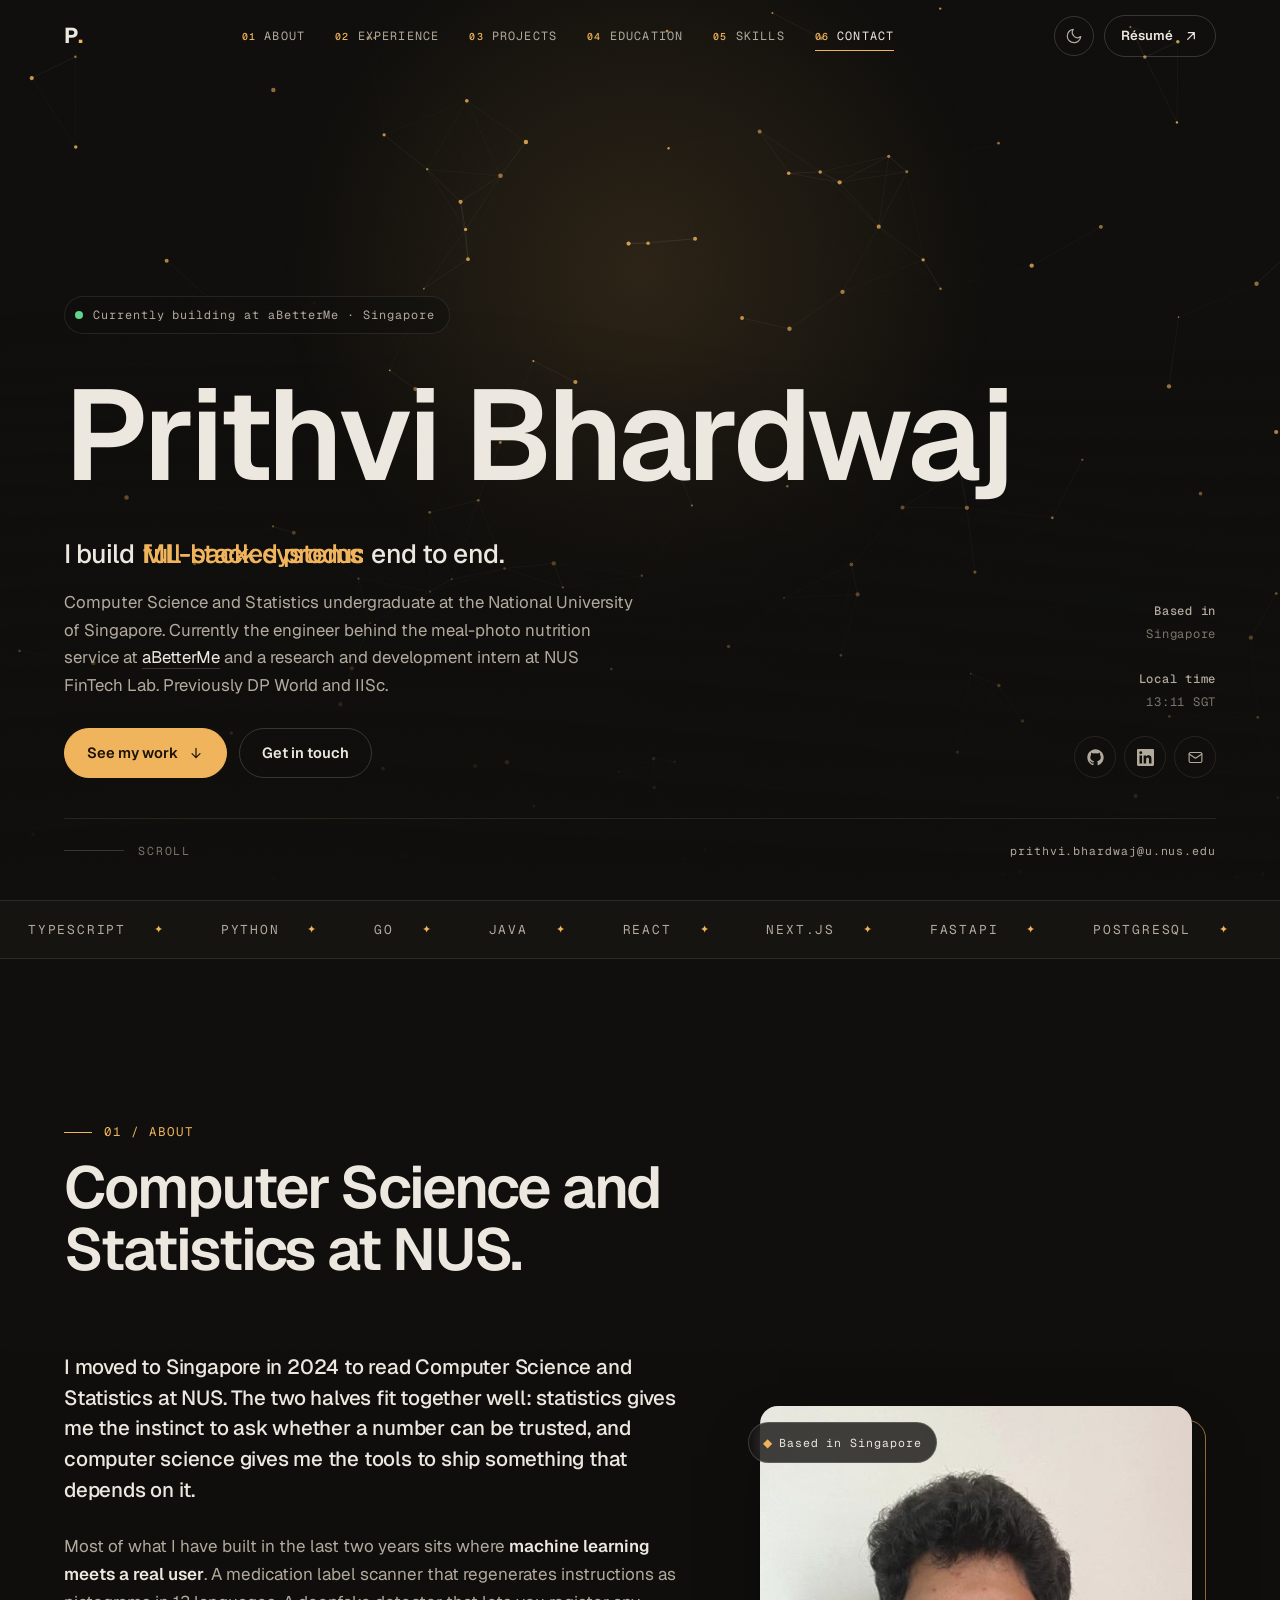
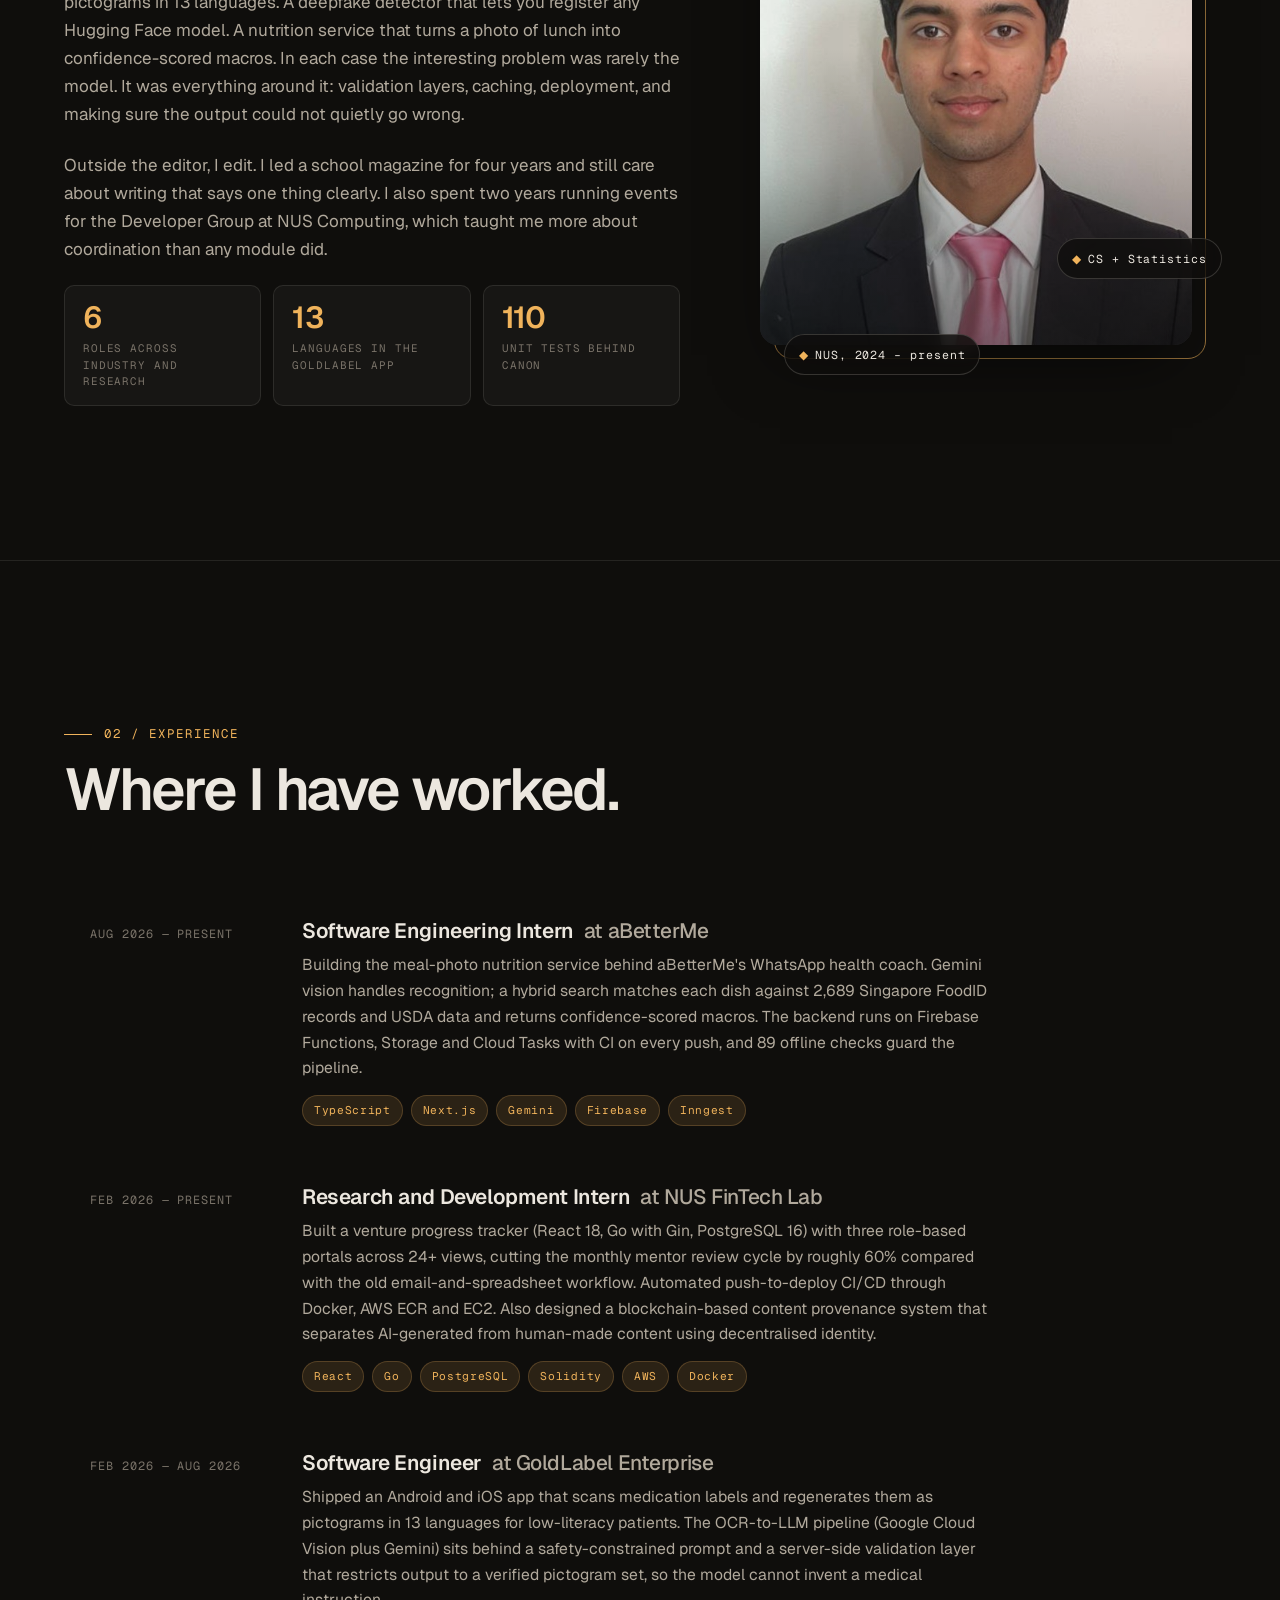
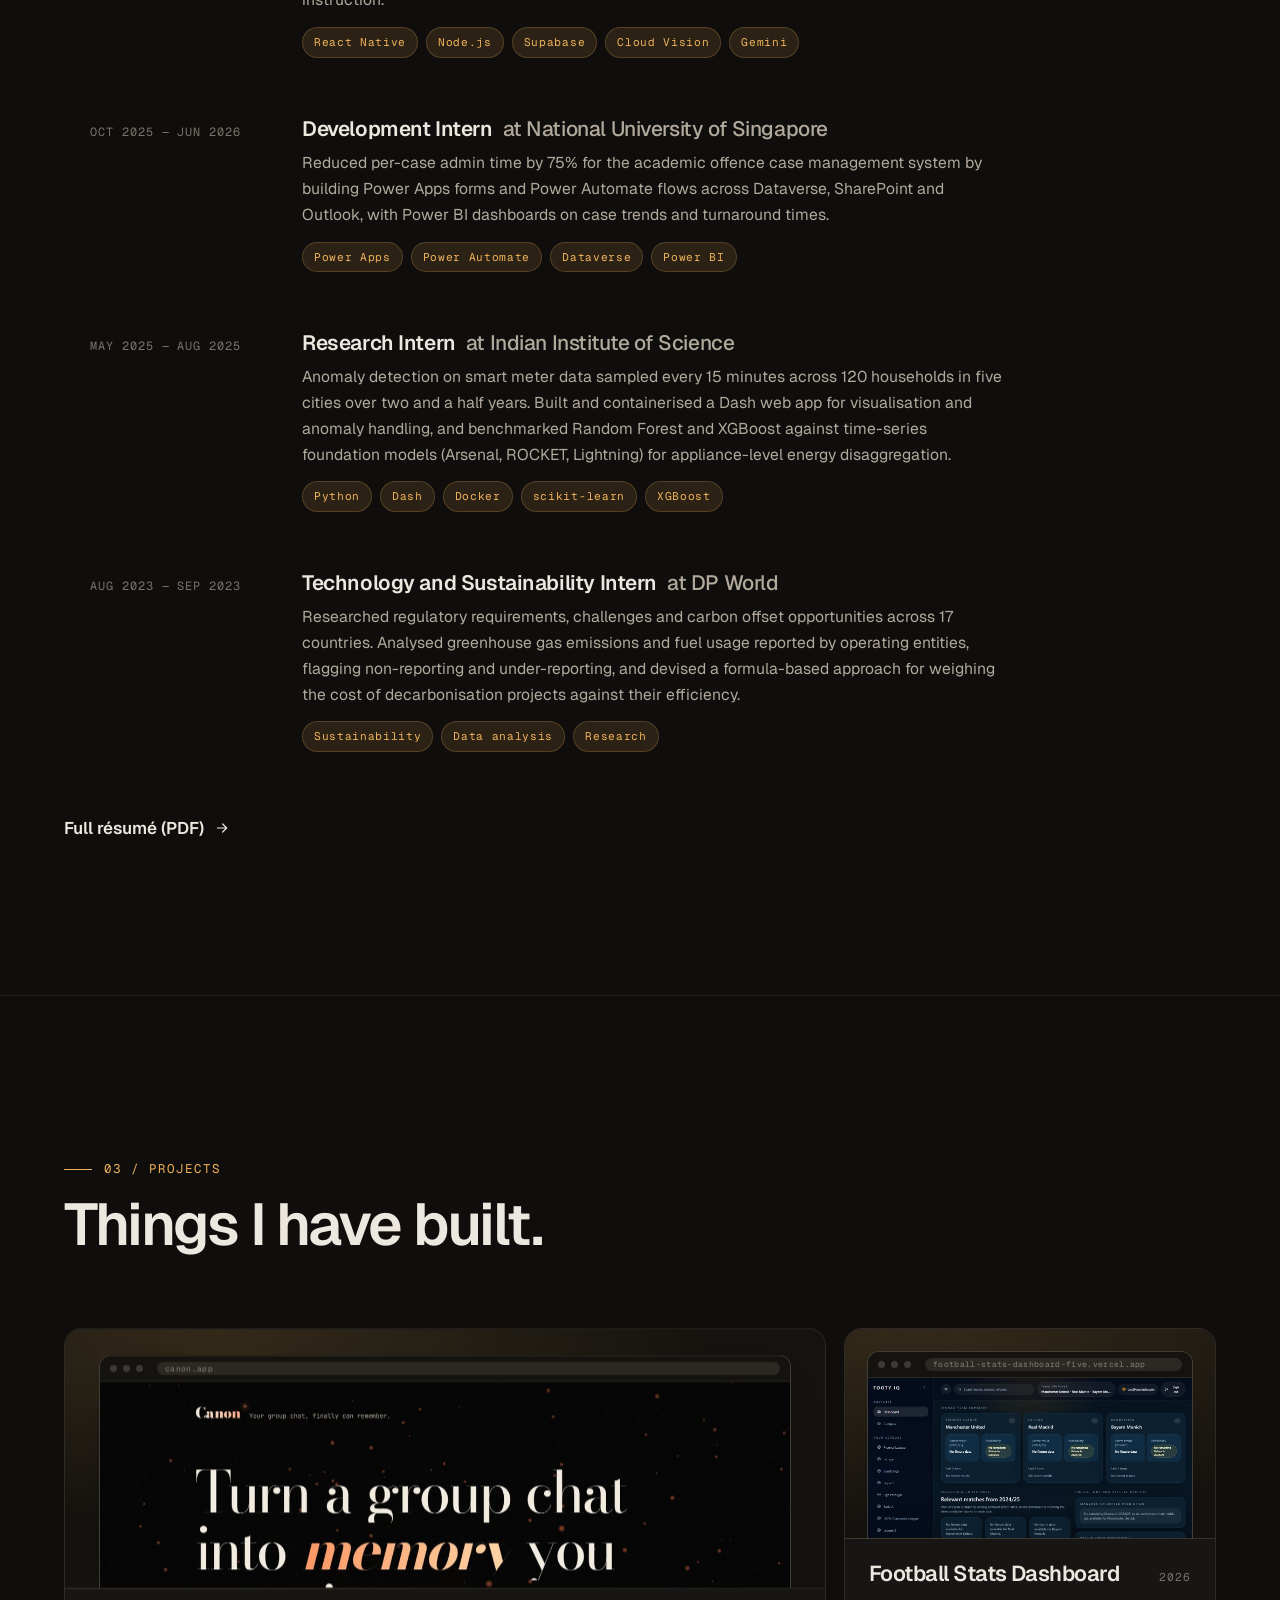
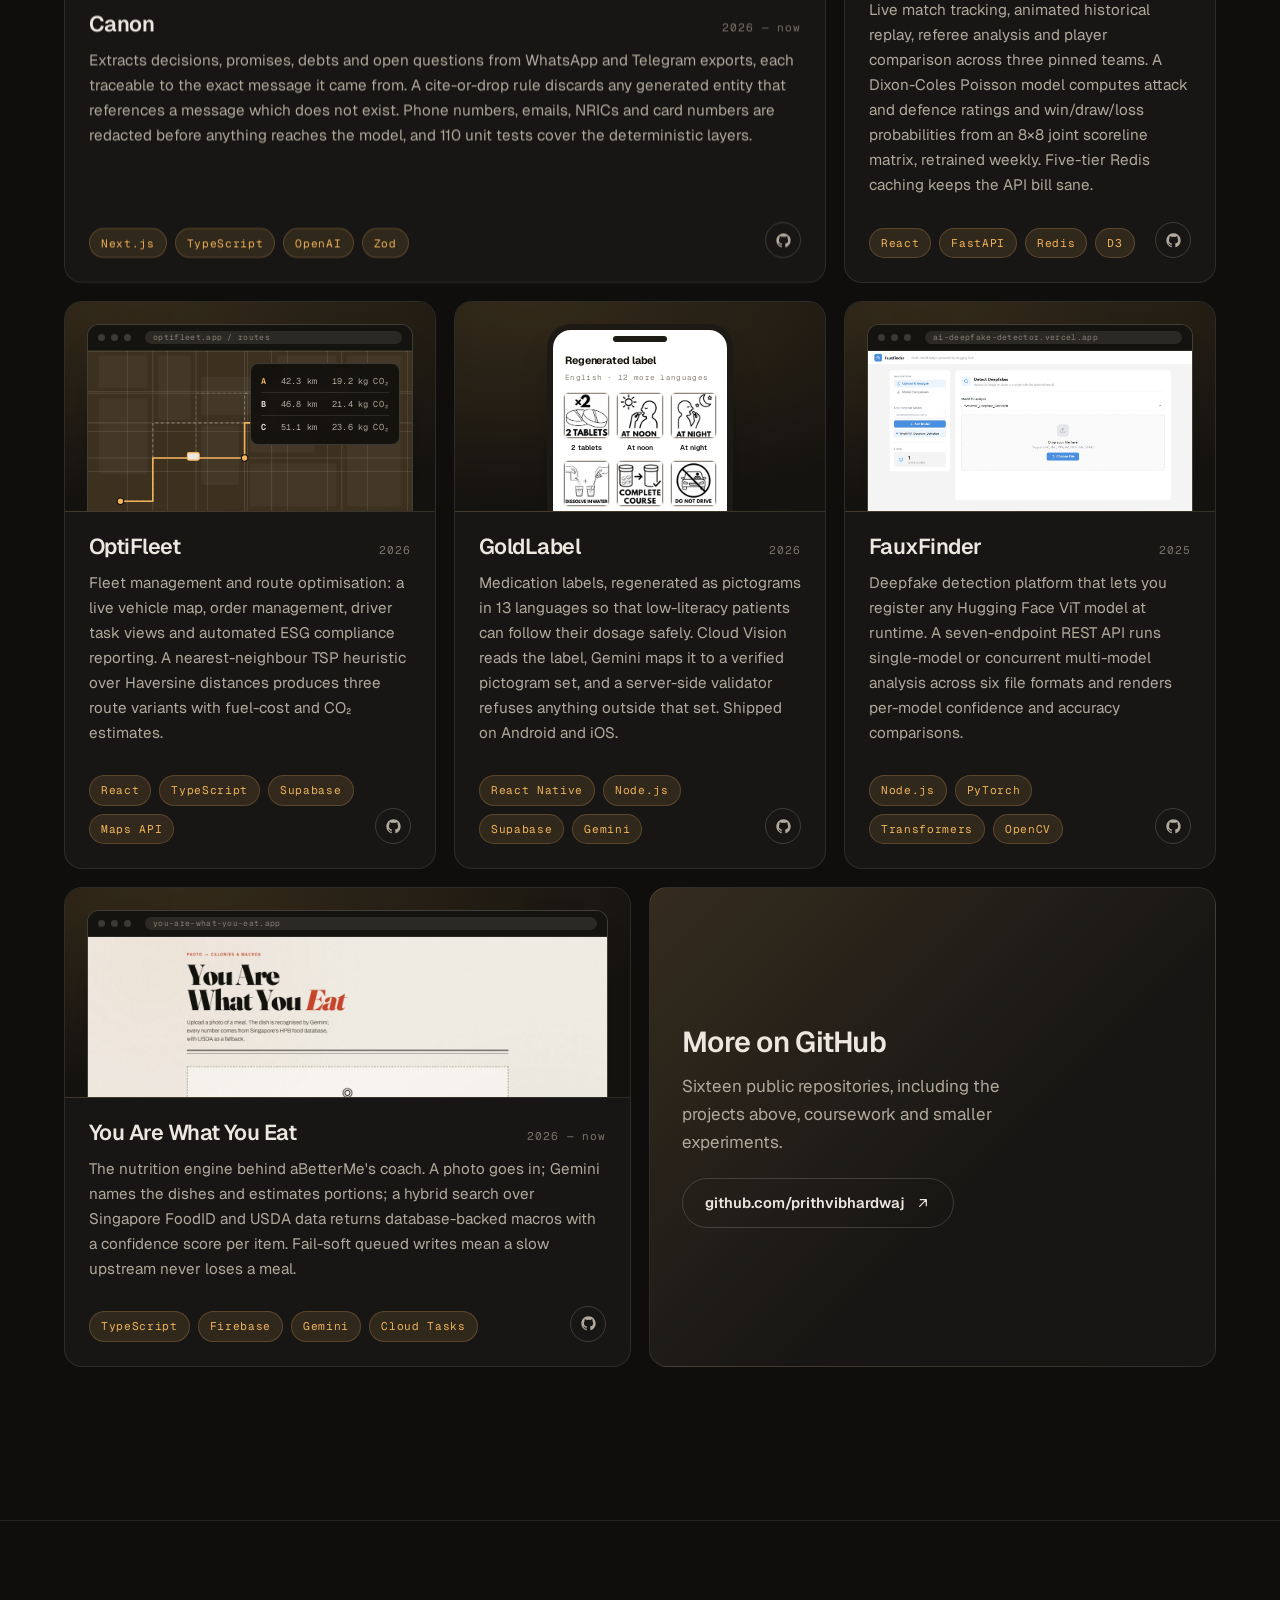
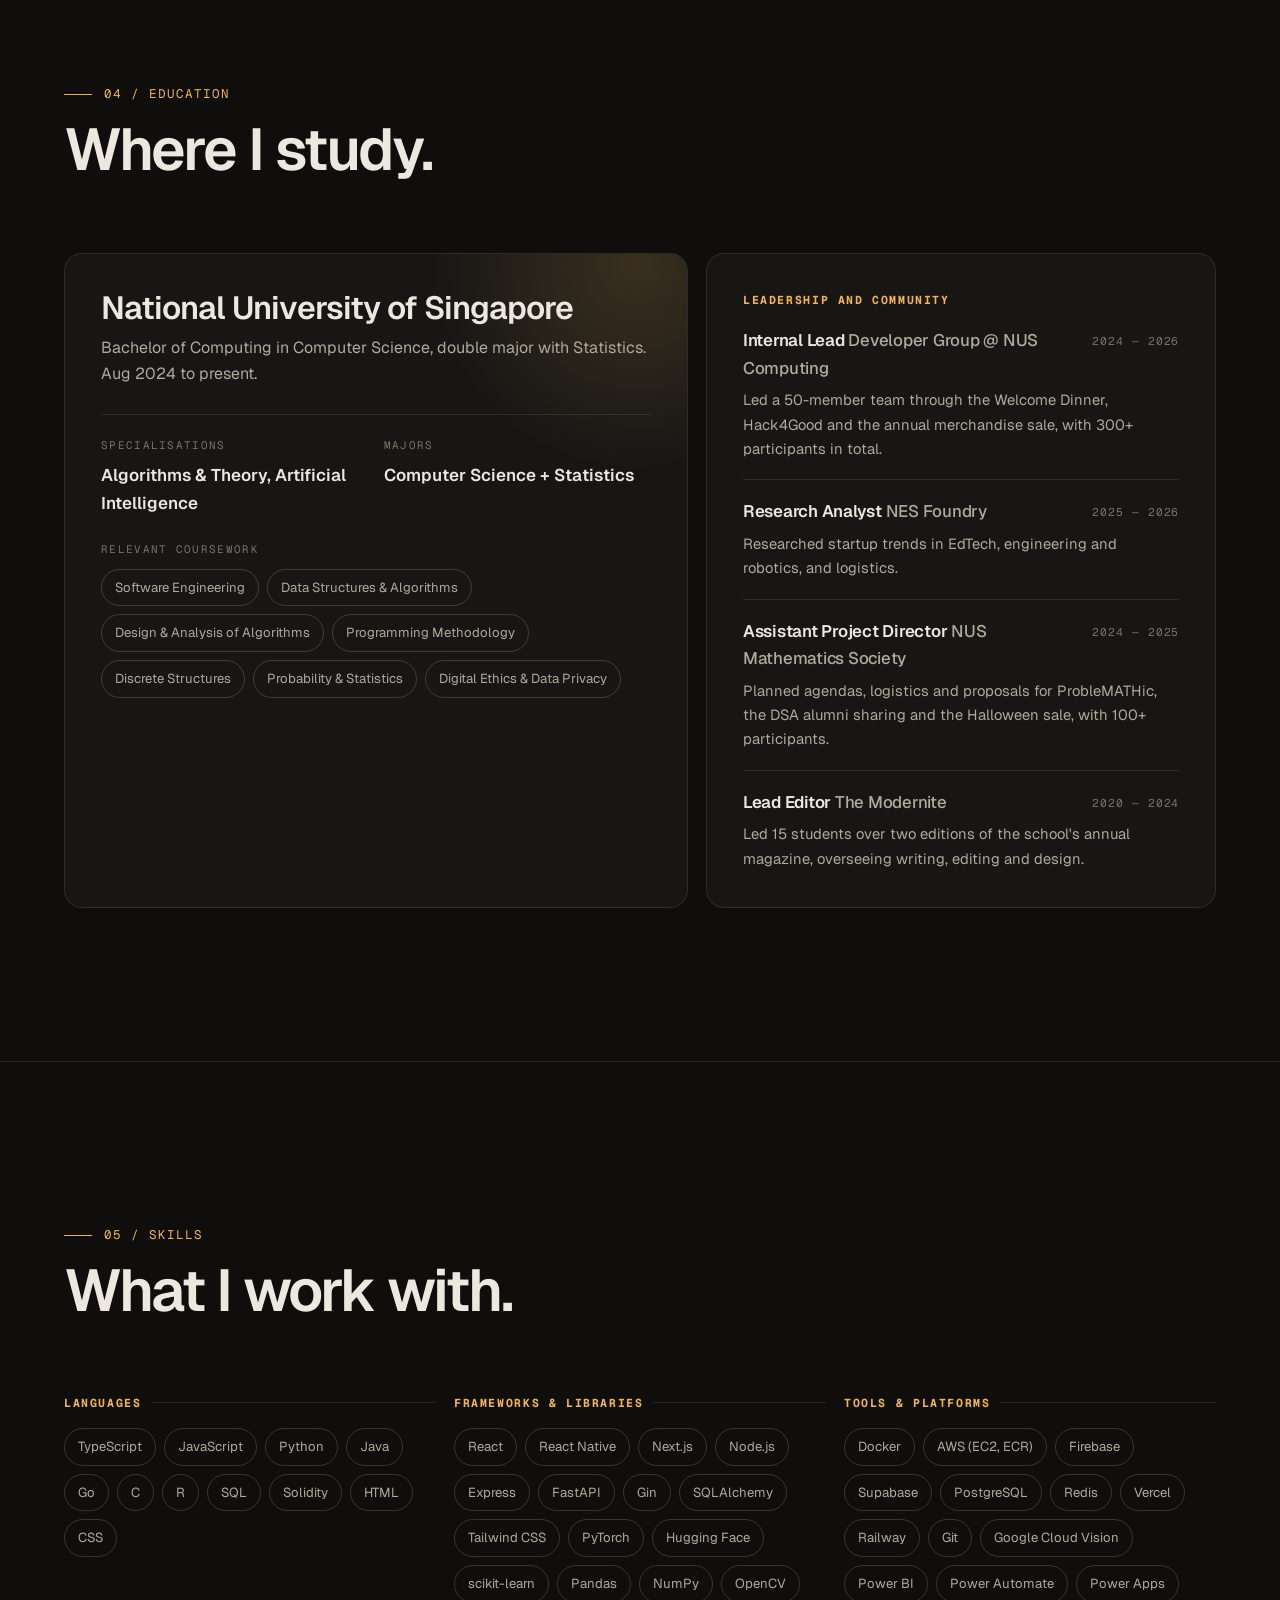
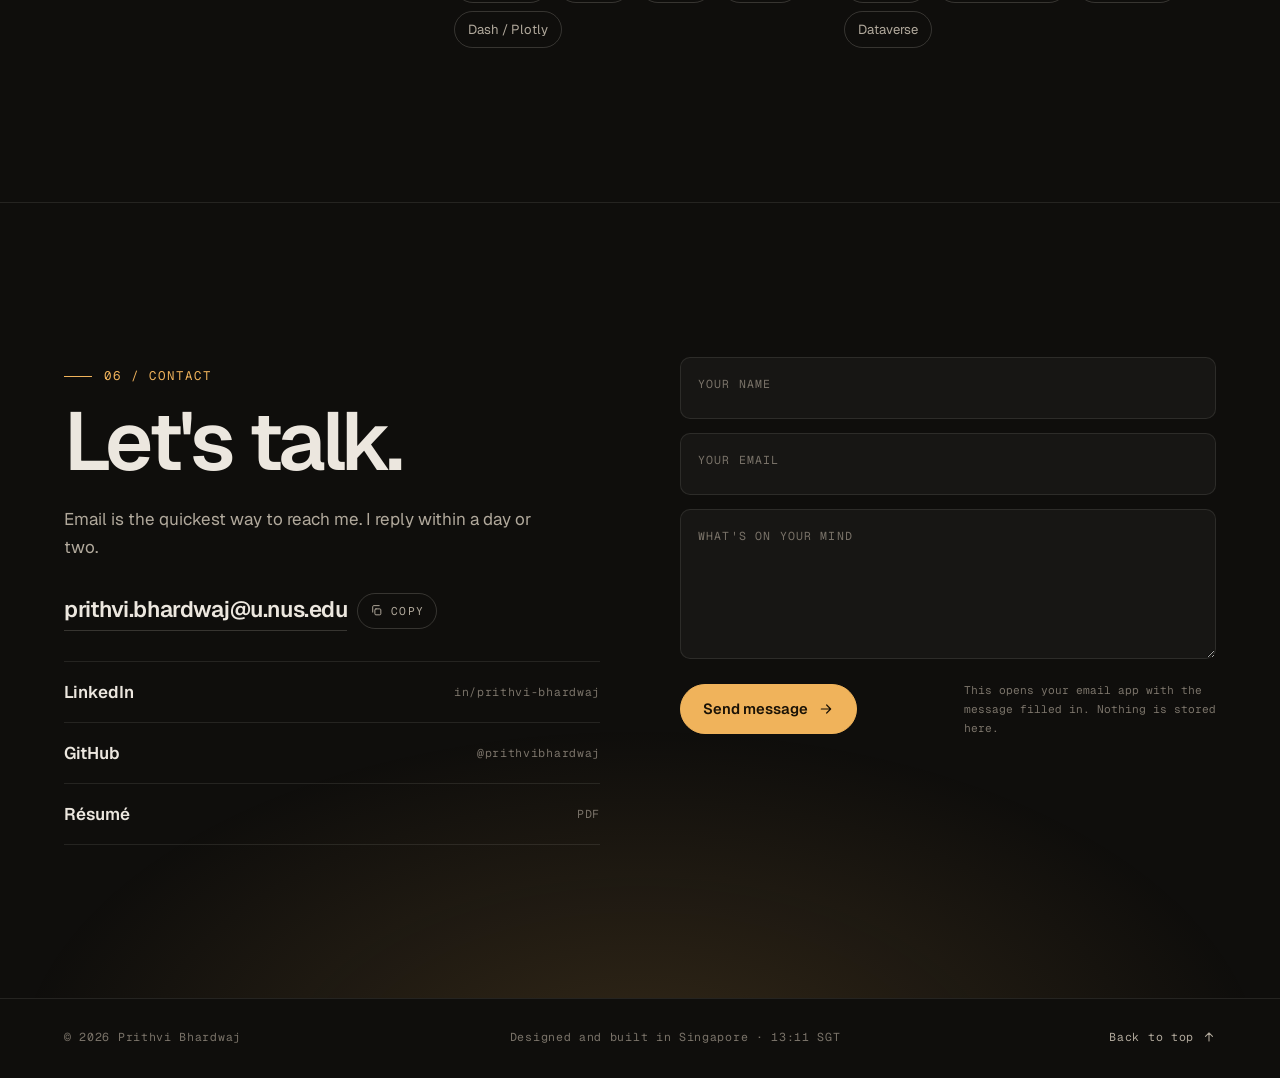
==== commit 318dd559: "chore: simplify tab title to Prithvi Bhardwaj Co-Authored-By: Claude Fable 5.1 <noreply@anthropic.co" ====
--- a/index.html
+++ b/index.html
@@ -3,7 +3,7 @@
 <head>
   <meta charset="utf-8">
   <meta name="viewport" content="width=device-width, initial-scale=1">
-  <title>Prithvi Bhardwaj — Software engineer, CS + Statistics at NUS</title>
+  <title>Prithvi Bhardwaj</title>
   <meta name="description" content="Prithvi Bhardwaj is a Computer Science and Statistics undergraduate at the National University of Singapore who builds ML-backed products end to end. Currently at aBetterMe and NUS FinTech Lab; previously GoldLabel, DP World and IISc.">
   <meta name="author" content="Prithvi Bhardwaj">
   <meta name="theme-color" content="#0f0e0c">
